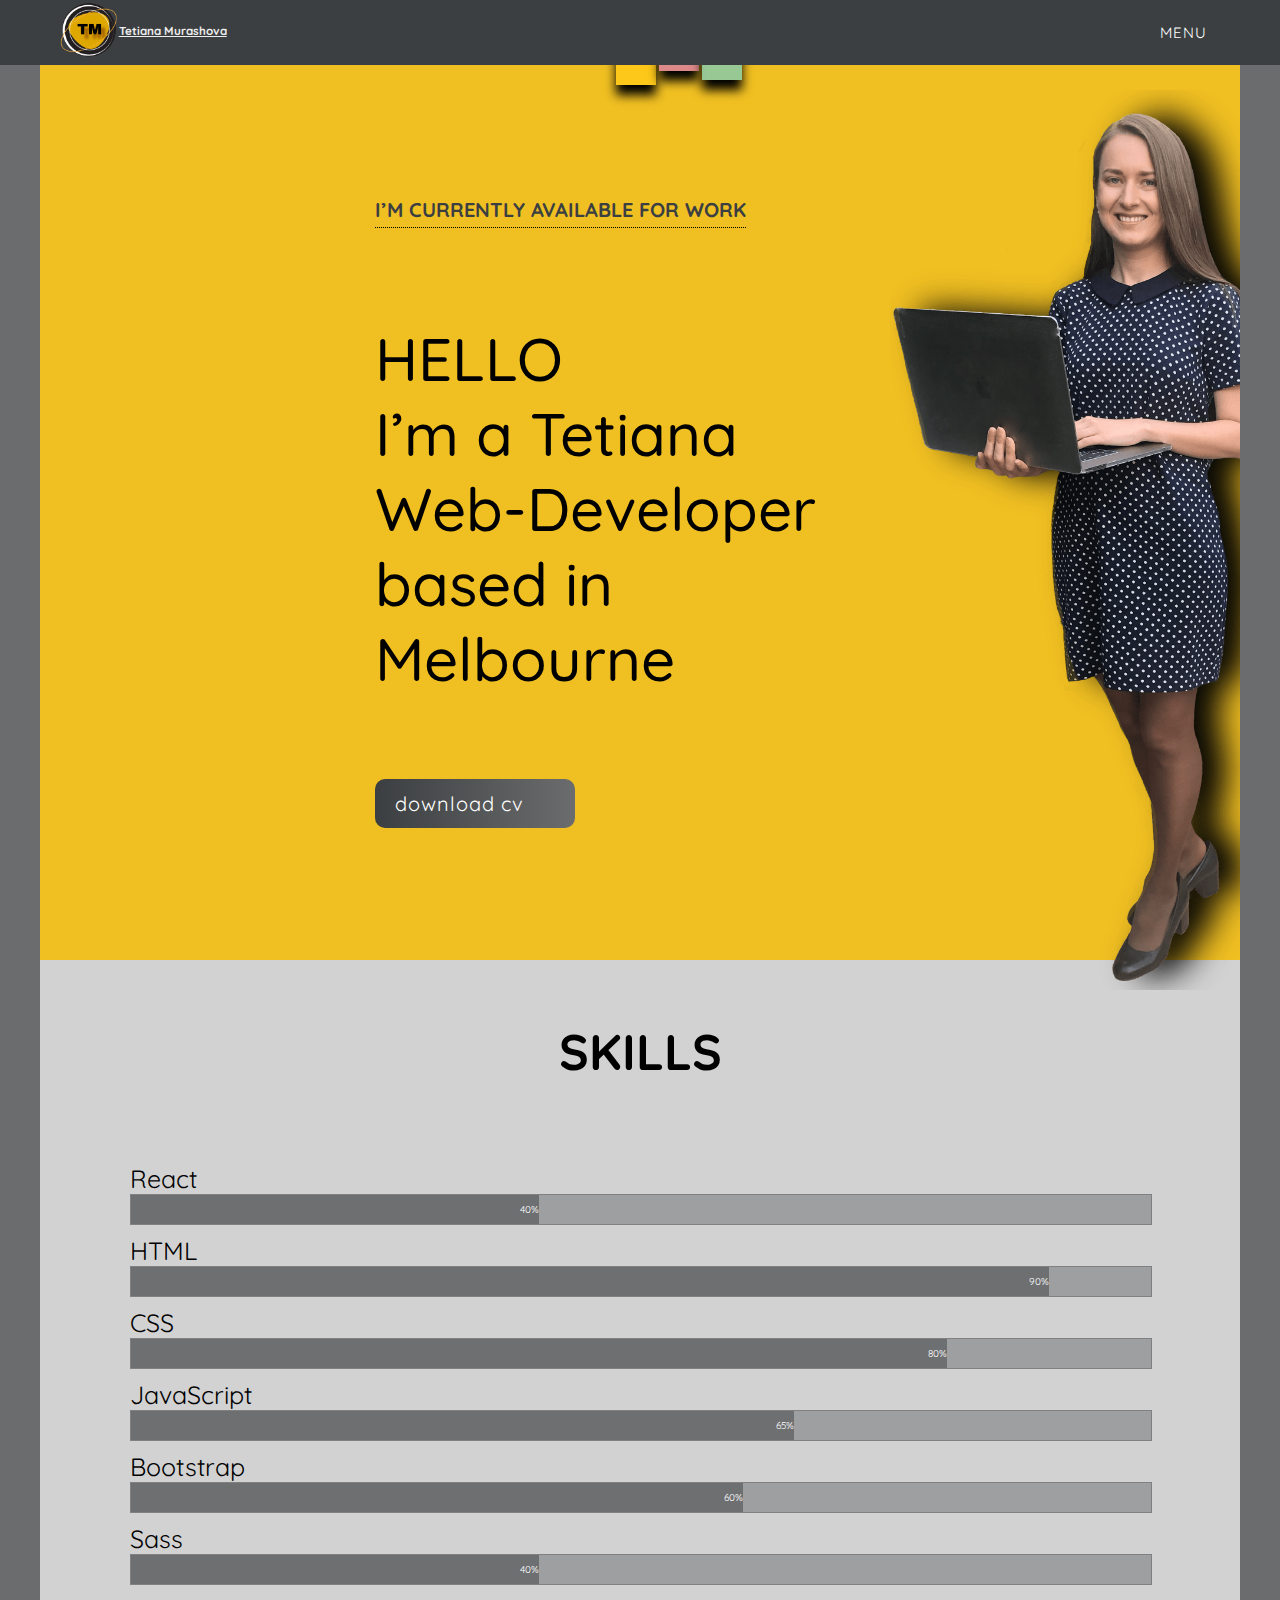
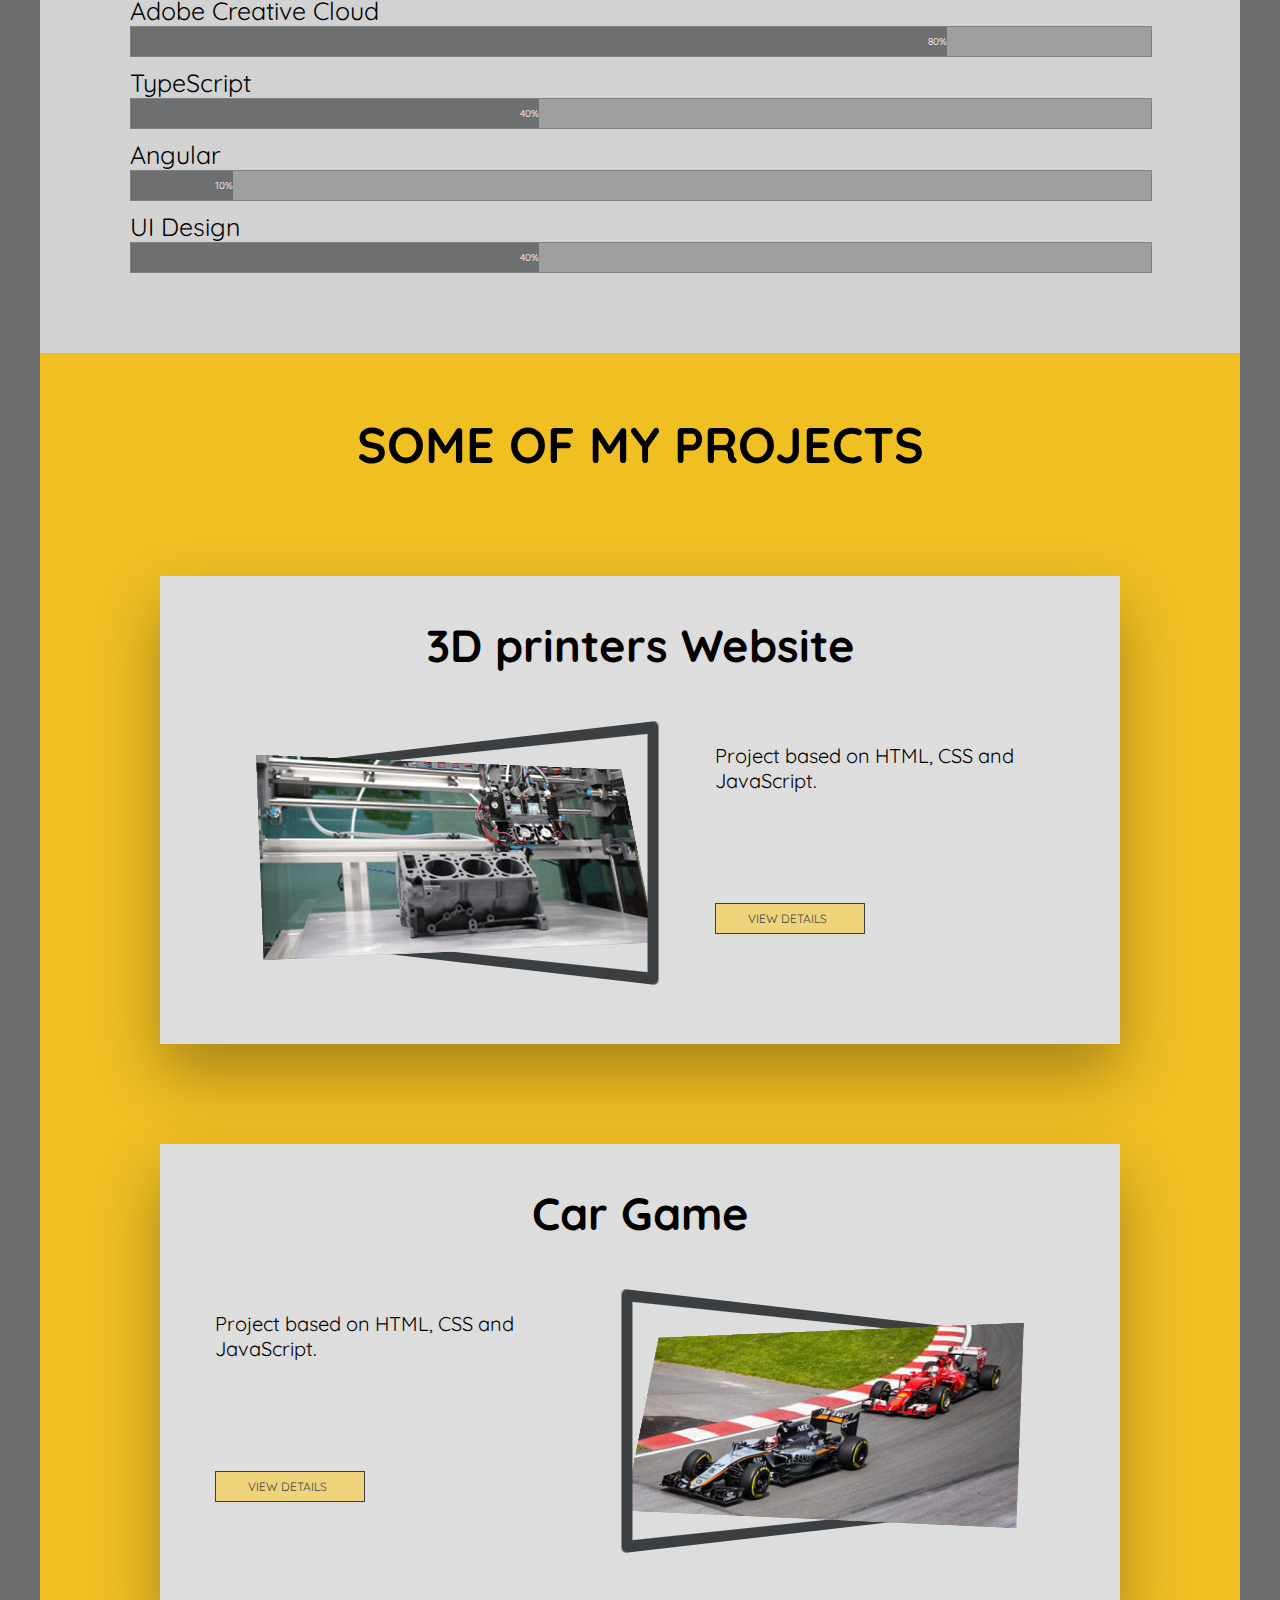
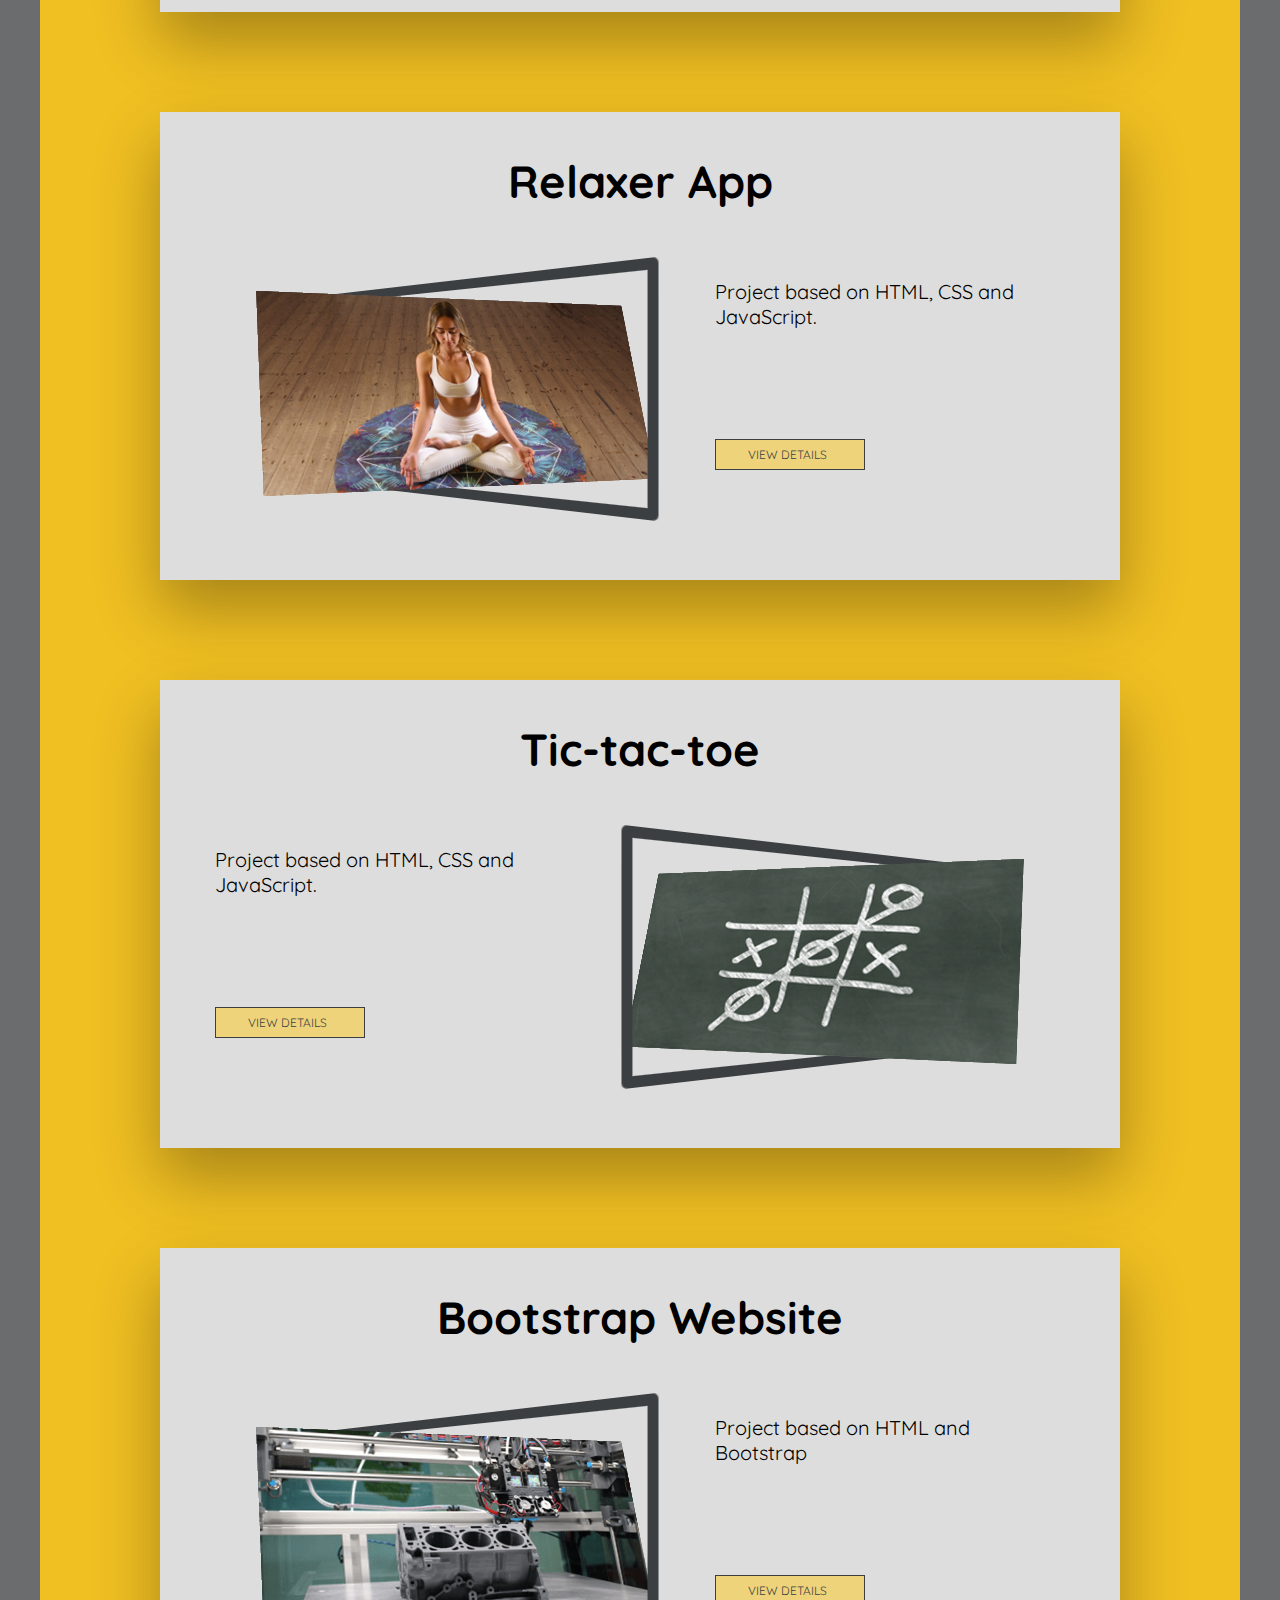
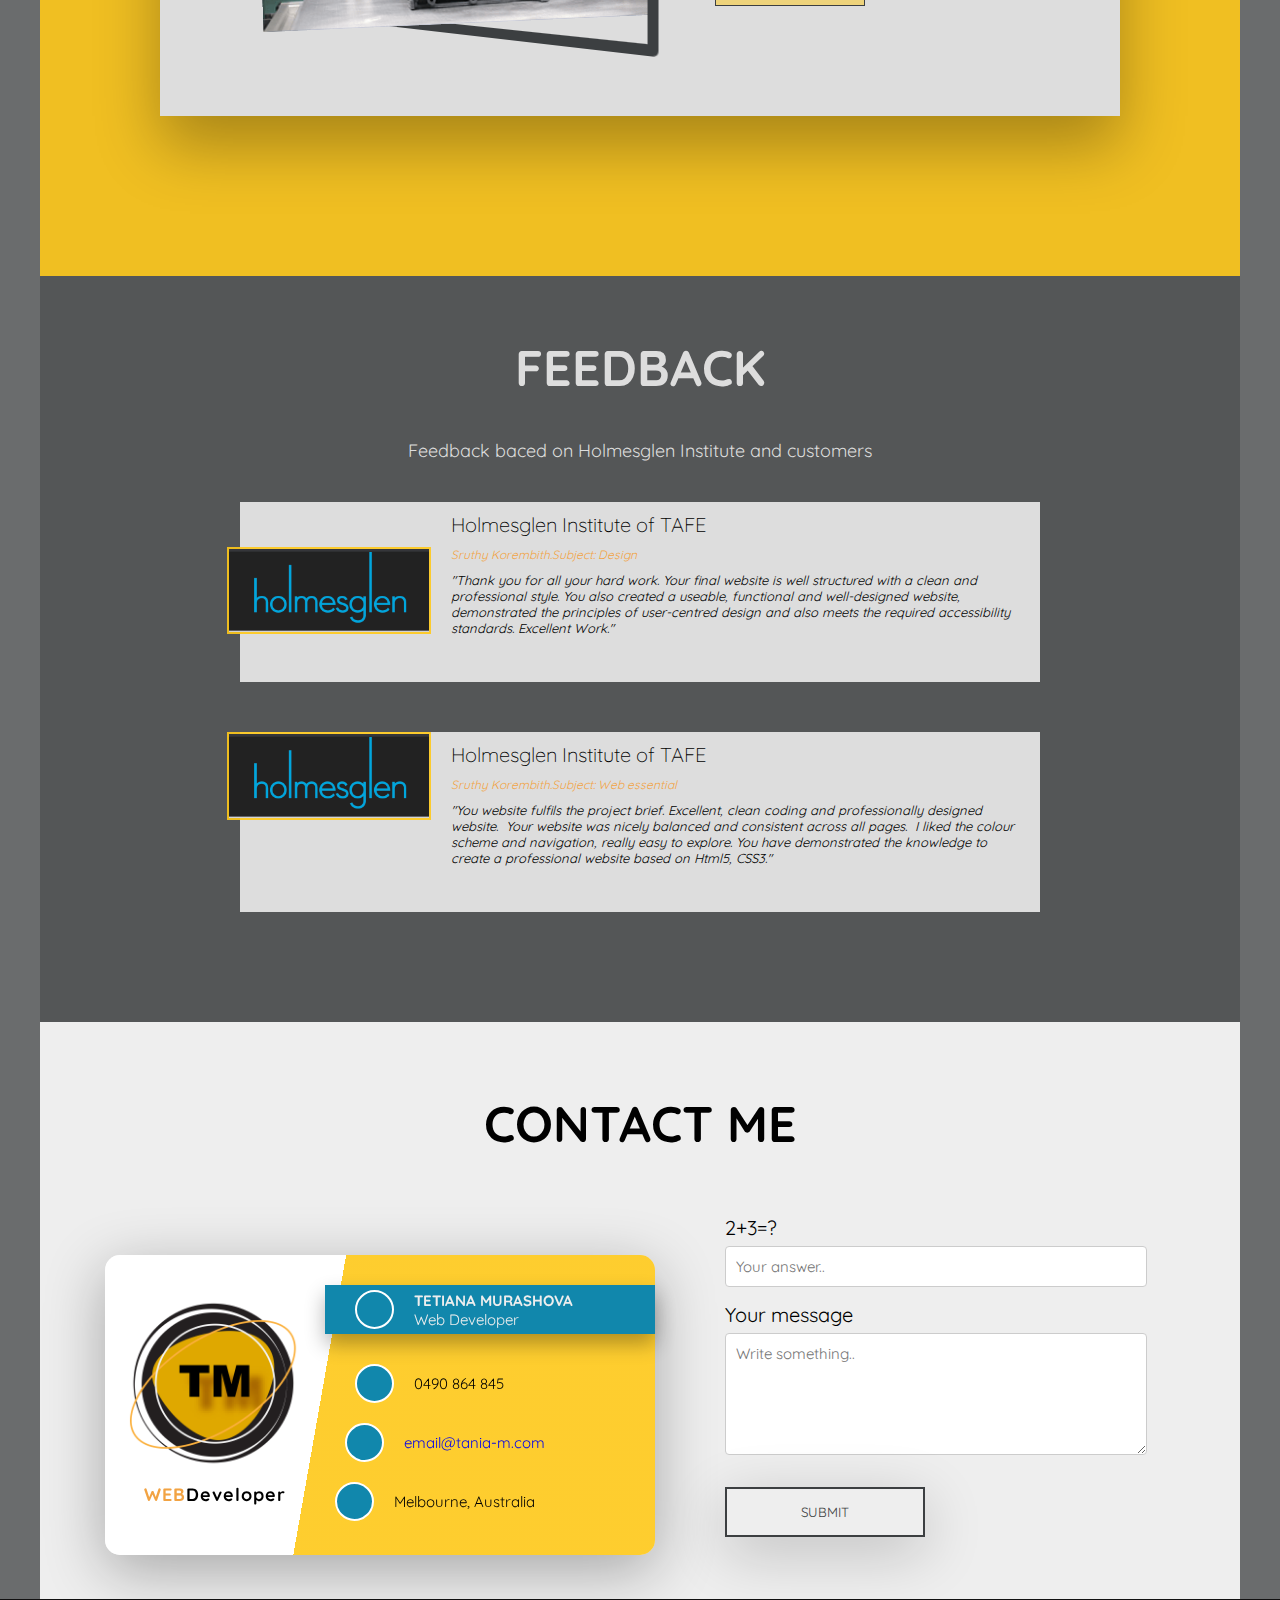
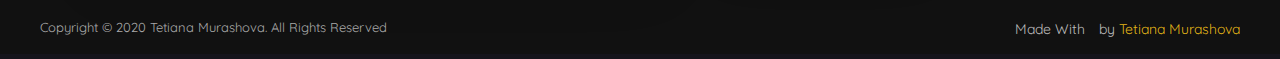
==== index.html @ 07d24693 "version 02-05-202" ====
<!DOCTYPE html>
<html lang="en">
<head>
    <meta charset="UTF-8">
    <meta name="viewport" content="width=device-width, initial-scale=1.0">
    <meta http-equiv="X-UA-Compatible" content="ie=edge">
    <title>Tetiana Murashova</title>
    <link rel="stylesheet" href="https://use.fontawesome.com/releases/v5.12.0/css/all.css" integrity="sha384-REHJTs1r2ErKBuJB0fCK99gCYsVjwxHrSU0N7I1zl9vZbggVJXRMsv/sLlOAGb4M" crossorigin="anonymous">
    <link href="https://fonts.googleapis.com/css?family=Montserrat:100,100i,200,200i,300,300i,400,400i,500,500i,600,600i,700&display=swap" rel="stylesheet">
    <link href="https://fonts.googleapis.com/css?family=Quicksand:300,400,500,600&display=swap" rel="stylesheet">


    <link rel="stylesheet" href="resources/style_portfolio.css">
    <script src="script.js" defer></script>
</head>
<body>


<!-- navbar -->
<div class="navigation--wrapper">
    <div class="navigation">
        <a href="index.html">
            <div class="element--logo">
                <img class="logo__yellow"  src="./resources/images/Logo-short.png" alt="logo__yellow">
                <img class="logo__red"  src="./resources/images/LogoRed.png" alt="logo__red">
                <img class="logo__green"  src="./resources/images/LogoGreen.png" alt="logo__green">

                <h5>Tetiana Murashova</h5>
            </div>
        </a>

    <div class="menu-wrapper">
        <div class="menu">
            <div class="open">Menu</div>
            <div class="line"></div>
            <div class="nav-menu">
                <a href="#contact" class="menu-link">Contact me</a>
                <a href="#portfolio" class="menu-link">Portfolio</a>
            </div>
        </div><!--  end menu-->
    </div><!-- end menu wrapper-->

    </div><!--end of navigation-->
</div><!--end of navigation--wrapper -->




<!--    header-->
<div class="page--main-banner__wrapper">

    <div class="bookmarks">
        <div class="bookmarks__b1"></div>
        <div class="bookmarks__b2"></div>
        <div class="bookmarks__b3"></div>
    </div>


<div class="main-banner">

    <div class="aside-space"></div>

    <div class="main-banner__left-side">

        <a href="#contact" class="main-banner__small-text">
            <h4 class="tooltip"><i class="fas fa-check"></i>   I’M CURRENTLY AVAILABLE FOR WORK
                <span class="tooltip-text">Contact me</span>
            </h4>
        </a>

        <p class="main-banner__main-text"> <span>Hello </span><br> I’m a Tetiana
            Web-Developer
            based in Melbourne
        </p>

        <div><!-- button and social link-->
            <a href="resources/images/my_resume.pdf" download>
                <div class="main-banner__button">
                    <i class="fas fa-download"></i>
                        download cv</div>
            </a>

            <ul class="main-banner__social-icons-list">
                <li>
                    <a href="https://www.facebook.com/murashova.tania?ref=bookmarks" class="social-link"><i class="fab fa-facebook-f"></i></a>
                </li>
                <li>
                    <a href="https://www.linkedin.com/in/tetiana-murashova-8b33aa16b/" class="social-link"><i class="fab fa-linkedin-in"></i></a>
                </li>
                <li>
                    <a href="mailto:email@tania-m.com" class="social-link"><i class="fas fa-at"></i></a>
                </li>
            </ul>

        </div><!--end of button and social link-->


    </div><!-- end of   main--banner__left-side-->


    <div class="main-banner__right-side__photo">
        <img class="main-banner_photo" src="./resources/images/photo_5.png" alt="photo of me">
    </div>

</div><!--  end of main--banner-->
</div><!--  end of main--banner__wrapper-->







<section class="section--skills__wrapper">
    <h2 class="section--skills__title">SKILLS</h2>
<!--    <div class="block-skills">-->
<!--        <div class="box-skill">-->
<!--            <i class="fas fa-laptop-code"></i>-->
<!--            <h3>Professional</h3>-->
<!--        </div>-->
<!--        <div class="box-skill">-->
<!--            <i class="fas fa-mobile-alt"></i>-->
<!--            <h3>Responsive</h3>-->
<!--        </div>-->
<!--        <div class="box-skill">-->
<!--            <i class="fas fa-rocket"></i>-->
<!--            <h3>Dynamic</h3>-->
<!--        </div>-->
<!--    </div>-->

<!--    <div class="skills">-->
<!--    <div class="about-profile">-->
<!--        <div class="foto2"></div>-->

<!--        <a href="resources/images/my_resume.pdf" download>-->
<!--            <div class="submit-btn">read more about me</div>-->
<!--        </a>-->

<!--      </div>-->
<!--  </div>-->


    <div class="skills--bar__wrapper">
        <p>React</p>
        <div class="container-skill">
            <div class="skill sass">40%</div>
        </div>
        <p>HTML</p>
        <div class="container-skill">
            <div class="skill html">90%</div>
        </div>

        <p>CSS</p>
        <div class="container-skill">
            <div class="skill css">80%</div>
        </div>

        <p>JavaScript</p>
        <div class="container-skill">
            <div class="skill js">65%</div>
        </div>

        <p>Bootstrap</p>
        <div class="container-skill">
            <div class="skill bootstrap">60%</div>
        </div>
        <p>Sass</p>
        <div class="container-skill">
            <div class="skill sass">40%</div>
        </div>

        <p>Adobe Creative Cloud</p>
        <div class="container-skill">
            <div class="skill css">80%</div>
        </div>

        <p>TypeScript</p>
        <div class="container-skill">
            <div class="skill sass">40%</div>
        </div>


        <p>Angular</p>
        <div class="container-skill">
            <div class="skill angular">10%</div>
        </div>
        <p>UI Design</p>
        <div class="container-skill">
            <div class="skill sass">40%</div>
        </div>
    </div>

</section>


<!--portfolio-->
<main id="portfolio" class="portfolio--section__wrapper" >
    <h2 class="portfolio--section__title">SOME OF MY PROJECTS</h2>

    <div class="portfolio--content__wrapper"><!--        first project-->
        <h3 class="portfolio--content__title">3D printers Website</h3>
        <div class="portfolio--card-and-text">
            <a href="printer.html">
            <div class="portfolio--card">
                <div class="portfolio--card__frame portfolio--card__frame-left">
                    <div class="portfolio--card__content portfolio--card__content-left">
                        <img src="resources/images/work-1.png" alt="picture of 3d printer">
                    </div>
                </div>
            </div>
            </a>
            <div>
        <p class="portfolio--text">Project based on HTML, CSS and JavaScript. <br><br><br>
        </p>

                    <form style="display: inline" action="printer.html" method="get">
            <button class="portfolio--view-detail-btn">
                VIEW DETAILS
                <i class="fas fa-angle-double-right btn-arrow"></i>
            </button>
                    </form>

        </div>
        </div>

    </div><!--       end of first project-->


    <div class="portfolio--content__wrapper"><!--        second project-->

        <h3 class="portfolio--content__title">Car Game</h3>
        <div class="portfolio--card-and-text portfolio--card-and-text__right">
            <a href="car_game.html">
            <div class="portfolio--card">
                <div class="portfolio--card__frame portfolio--card__frame-right">
                    <div class="portfolio--card__content portfolio--card__content-right">
                        <img src="resources/images/work-2.jpg" alt="picture of car racing">
                    </div>
                </div>
            </div>
            </a>
            <div>
                <p class="portfolio--text">Project based on HTML, CSS and JavaScript.<br><br><br>
                </p>

                    <form style="display: inline" action="car_game.html" method="get">
                <button class="portfolio--view-detail-btn">
                    VIEW DETAILS
                    <i class="fas fa-angle-double-right btn-arrow"></i>
                </button>
                    </form>
            </div>
        </div>

    </div><!--       end of second project-->
    <div class="portfolio--content__wrapper"><!--        third project-->

        <h3 class="portfolio--content__title">Relaxer App</h3>
        <div class="portfolio--card-and-text">
            <a href="relaxer.html">
            <div class="portfolio--card">
                <div class="portfolio--card__frame portfolio--card__frame-left">
                    <div class="portfolio--card__content portfolio--card__content-left">
                        <img src="resources/images/work-3.png" alt="woman doing yoga class">
                    </div>
                </div>
            </div>
            </a>
            <div>
                <p class="portfolio--text">Project based on HTML, CSS and JavaScript.<br><br><br>
                </p>
                <form style="display: inline" action="relaxer.html" method="get">
                <button class="portfolio--view-detail-btn">
                    VIEW DETAILS
                    <i class="fas fa-angle-double-right btn-arrow"></i>
                </button>
                </form>
            </div>
        </div>

    </div><!--       end of third project-->
    <div class="portfolio--content__wrapper"><!--        fourth project-->

        <h3 class="portfolio--content__title">Tic-tac-toe</h3>
        <div class="portfolio--card-and-text portfolio--card-and-text__right">
            <a href="tic-tac-toe.html">
            <div class="portfolio--card">
                <div class="portfolio--card__frame portfolio--card__frame-right">
                    <div class="portfolio--card__content portfolio--card__content-right">
                        <img src="resources/images/work-4.png" alt="tic tac toe">
                    </div>
                </div>
            </div>
            </a>
            <div>
                <p class="portfolio--text">Project based on HTML, CSS and JavaScript.<br><br><br>
                </p>
                <form style="display: inline" action="tic-tac-toe.html" method="get">
                <button class="portfolio--view-detail-btn">
                    VIEW DETAILS
                    <i class="fas fa-angle-double-right btn-arrow"></i>
                </button>
                </form>
            </div>
        </div>

    </div><!--       end of fourth project-->


    <div class="portfolio--content__wrapper"><!--        5th project-->

        <h3 class="portfolio--content__title">Bootstrap Website</h3>
        <div class="portfolio--card-and-text">
            <a href="boptstrap.html">
                <div class="portfolio--card">
                    <div class="portfolio--card__frame portfolio--card__frame-left">
                        <div class="portfolio--card__content portfolio--card__content-left">
                            <img src="resources/images/work-1.png" alt="tic tac toe">
                        </div>
                    </div>
                </div>
            </a>
            <div>
                <p class="portfolio--text">Project based on HTML and Bootstrap<br><br><br>
                </p>
                <form style="display: inline" action="boptstrap.html" method="get">
                    <button class="portfolio--view-detail-btn">
                        VIEW DETAILS
                        <i class="fas fa-angle-double-right btn-arrow"></i>
                    </button>
                </form>
            </div>
        </div>

    </div><!--       end of 5 project-->


</main><!--end of portfolio-->


    <section class="section-feedback"><!-- feedback-->
        <div>
            <h2 class="section-feedback__title">FEEDBACK</h2>
        </div>
        <p class="section-feedback__text" >Feedback baced on Holmesglen Institute and customers</p>

        <div class="block-feedback-cards">

            <div class="feedback-card__element"><!--    card 1-->
                <div class="feedback-card__image-wrapper">
                    <img src="resources/images/holmesglen.png" alt="customer image" class="feedback-card__image">
                </div>
                <div class="feedback-card__text">
                    <h3 class="feedback-card__text-title">Holmesglen Institute of TAFE</h3>
                    <p class="feedback-card__text-name">Sruthy Korembith.Subject: Design</p>
                    <p class="feedback-card__text-paragraph">"Thank you for all your hard work.  Your final website is well structured with a clean and professional style.
                        You also created a useable, functional and well-designed website, demonstrated the principles of user-centred design and also meets the required accessibility standards.
                        Excellent Work."</p>
                </div>
            </div><!--     end of    card 1-->

            <div class="feedback-card__element"><!--    card 2-->
                <div class="feedback-card__image--wrapper">
                    <img src="resources/images/holmesglen.png" alt="customer image" class="feedback-card__image">
                </div>
                <div class="feedback-card__text">
                    <h3 class="feedback-card__text-title">Holmesglen Institute of TAFE</h3>
                    <p class="feedback-card__text-name">Sruthy Korembith.Subject: Web essential</p>
                    <p class="feedback-card__text-paragraph">"You website fulfils the project brief. Excellent, clean coding and professionally designed website.  Your website was nicely balanced and consistent across all pages.  I liked the colour scheme and navigation, really easy to explore. You have demonstrated the knowledge to create a professional website based on Html5, CSS3."</p>
                </div>
            </div><!--        end of card 2-->

        </div><!--end of block-feedback-cards-->
    </section><!--end of feedback-->



<section id="contact"  class="section-contacts__wrapper"><!--    contact-->
    <h3 class="section-contacts__title">CONTACT ME</h3>
    <div class="section-contacts__content">

        <div class="contact-card__wrapper"><!--   business card-->
        <div class="contact-card">

            <div class="contact-card__front">

                <div class="contact-card__front-left">
                    <img class="contact-card__img"  src="./resources/images/Logo-short.png" alt="logo">
                    <h4><span>WEB</span>Developer</h4>
                </div>

                <div class="contact-card__front-right">
                    <div class="contact-card__person contact-card__text">
                        <i class="fas fa-user-tie"></i>
                        <div>
                            <h4>TETIANA MURASHOVA</h4>
                        <p>Web Developer</p>
                        </div>
                    </div>
                    <div class="contact-card__phone contact-card__text">
                        <i class="fas fa-phone"></i>
                        <div>
                            <p>0490 864 845</p>
                        </div>
                    </div>
                    <div class="contact-card__email contact-card__text">
                        <i class="fas fa-envelope-open"></i>
                        <div>
                            <a href="mailto:email@tania-m.com">
                            <p>email@tania-m.com</p>
                            </a>
                        </div>
                    </div>
                    <div class="contact-card__address contact-card__text">
                        <i class="fas fa-map-marker-alt"></i>
                        <div>
                            <p>Melbourne, Australia</p>
                        </div>
                    </div>
                </div>
            </div>

            <div class="contact-card__back">
                <img src="resources/images/Logo-short.png" alt="logo">
            </div>

        </div>
        </div><!-- end of business card-->


<!--contact form -->
    <div class="contact-form__wrapper">
        <form name="myForm" action="mail.php" onsubmit="return validateForm()" method="post">
            <label for="fname">2+3=?</label>
            <input type="text" id="fname" name="firstname" class="input--name" placeholder="Your answer.." required>
            <label for="subject">Your message</label>
            <textarea id="subject" name="subject" placeholder="Write something.." style="height:100px" required></textarea>
            <input type="submit" class="contact-form__submit-btn" value="Submit">
        </form>
    </div><!--end of contact form__wrapper -->


    </div><!-- end of section-contacts__content-->
</section><!--   end of contact-->


<footer>
<!--    <div class="new-year-count"></div>-->
    <div class="footer__block">
        <div class="copyright-text">
            <p>Copyright &copy; 2020 Tetiana Murashova. All Rights Reserved</p>
        </div>

        <div class="footer__text">
            <p>Made With <i class="fas fa-heart"></i> by <span>Tetiana Murashova</span></p>
        </div>
    </div>
</footer>




</body>
</html>
---- resources/style_portfolio.css ----
* {
    margin: 0;
    padding: 0;
    font-family: 'Quicksand', sans-serif;
}

:root {
    --yellow-color: rgba(255, 201, 25, .9);
    --pink-color: rgb(222, 137, 137);
    --green-color: rgba(142, 201, 161, .9);
}

html {
    font-size: 62.5%;
    box-sizing: border-box;
    background-color: rgb(106, 108, 109);
}

a {
    text-decoration: none;
}


/*end of common styles*/


/*-----------navigation*/
.navigation--wrapper {
    height: 6.5rem;
    width: 100%;
    position: fixed;
    top: 0;
    background-color: rgb(60, 63, 65);
    display: flex;
    justify-content: center;
    z-index: 9;
}

.navigation {
    width: 120rem;
    display: flex;
    justify-content: space-between;
}

.element--logo {
    display: flex;
    color: #eee;
    align-items: center;
    font-size: 1.4rem;
    text-decoration: underline;
    height: 6rem;
    padding-left: 2rem;
}

.logo__yellow {
    height: 100%;
}

.logo__red {
    height: 93%;
    display: none;
}

.logo__green {
    height: 93%;
    display: none;
}

.element--logo:hover {
    padding-left: 3rem;
    transition: padding-left .6s;
}


/*menu*/
.menu-wrapper {
    font-size: 1.5rem;
    padding-right: 1rem;
    font-family: 'Quicksand', sans-serif;
}

.open,
.menu-link {
    font-size: 1.5rem;
    color: #fff;
    text-transform: uppercase;
    letter-spacing: .1rem;
    margin-left: 3rem;
    padding: 1rem;
}

.open {
    pointer-events: auto;
}

.open:hover {
    background-color: #F8C200;
    color: #333333;
}

.menu {
    display: flex;
    flex-direction: row-reverse;
    align-items: center;
    cursor: pointer;
    pointer-events: none;
    padding: 1.3rem;
}

.menu:hover {
    pointer-events: auto;
}

.line {
    width: 5rem;
    height: .1rem;
    margin-left: 3rem;
    position: relative;
    display: flex;
    flex-direction: row-reverse;
}

.line::after {
    content: "";
    position: absolute;
    width: 0;
    height: 100%;
    background-color: #fff;
    transition: width .5s;
}

.menu:hover .line::after {
    width: 100%;
}

.nav-menu {
    display: flex;
}

.menu-link {
    text-decoration: none;
    position: relative;
    top: 5rem;
    opacity: 0;
}

.menu:hover .menu-link {
    top: 0;
    opacity: 1;
}

.menu-link:nth-child(1) {
    transition: top .5s .2s, opacity .5s .2s;
}

.menu-link:nth-child(2) {
    transition: top .5s .1s, opacity .5s .1s;
}

.menu-link:nth-child(1):hover,
.menu-link:nth-child(2):hover {
    background-color: #F8C200;
    color: #333333;
}
/*end of menu*/

/*-----------end of navigation*/


/*-----------main-banner*/

/*bookmark*/

.bookmarks {
    width: 100%;
    display: flex;
    justify-content: center;
    position: -webkit-sticky;
    /* Safari */
    position: fixed;
    top: 3rem;
    text-align: center;
    margin: 0 auto;
    z-index: 8;
}

.bookmarks__b1,
.bookmarks__b2,
.bookmarks__b3 {
    width: 4rem;
    height: 6rem;
    margin: 0 .3rem .3rem 0;
    position: relative;
    box-shadow: 0 1rem 1rem;
    cursor: pointer;
}

.bookmarks__b1 {
    background-color: var(--yellow-color);
    top: -.5rem;
}

.bookmarks__b2 {
    background-color: var(--pink-color);
    top: -1.9rem;
}

.bookmarks__b3 {
    background-color: var(--green-color);
    top: -1rem;
}
/*end of bookmark*/



.page--main-banner__wrapper {
    margin: 6rem auto 0 auto;
    max-width: 120rem;
    background: var(--yellow-color);
}

.main-banner {
    display: flex;
    justify-content: space-between;
}

.aside-space {
    width: 18rem;
    flex-shrink: 5;
}

.main-banner__left-side {
    width: 46rem;
    flex-shrink: 3;
    padding: 4rem;
    display: flex;
    flex-direction: column;
    justify-content: space-around;
}

.main-banner__small-text {
    font-size: 2rem;
    padding-top: 3.5rem;
    padding-bottom: 1rem;
    color: rgb(60, 63, 65);
    /*width: 50rem;*/
    font-weight: 600;
    animation-name: movetoleft;
    animation-duration: 2s;
}

.main-banner__main-text {
    font-size: 6rem;
    /*margin: 12rem 0;*/
    animation-name: movetoright;
    animation-duration: 2s;
    font-weight: 500;
}

.main-banner__main-text span {
    /*font-weight: bold;*/
    text-transform: uppercase;
    /*color: rgb(60, 63, 65);*/

}

@keyframes movetoleft {
    0% {
        transform: translateX(-20rem);
        -webkit-transform: translateX(-20rem);
        opacity: 0;
    }
    100% {
        transform: translateX(0);
        opacity: 1;
    }
}

@keyframes movetoright {
    0% {
        transform: translateX(12rem);
        -webkit-transform: translateX(12rem);
        opacity: 0;
    }
    100% {
        transform: translateX(0);
        opacity: 1;
    }
}

.main-banner__small-text i {
    width: 4rem;
    font-size: 4rem;
    color: red;
    transition: color .3s;
}

.main-banner__small-text:hover,
.main-banner__small-text i:hover {
    color: rgb(106, 108, 109);
    cursor: pointer;
}

.main-banner__right-side__photo {
    height: 90rem;
    width: 35rem;
    position: relative;
    top: 3rem;
    right: 0;
    margin-left: -10rem;
    z-index: 5;
}

.main-banner_photo {
    height: 100%;
    width: 100%;
    object-fit: cover;
    object-position: 0 0;
}


/*tooltips*/

.tooltip {
    position: relative;
    display: inline-block;
    border-bottom: 1px dotted black;
}

.tooltip .tooltip-text {
    visibility: hidden;
    width: 120px;
    background-color: #555;
    color: #fff;
    text-align: center;
    border-radius: 6px;
    padding: 5px 0;
    position: absolute;
    z-index: 100;
    bottom: 65%;
    left: 50%;
    margin-left: -60px;
    opacity: 0;
    transition: opacity 0.3s;
}

.tooltip .tooltip-text::after {
    content: "";
    position: absolute;
    top: 100%;
    left: 50%;
    margin-left: -5px;
    border-width: 5px;
    border-style: solid;
    border-color: #555 transparent transparent transparent;
}

.tooltip:hover .tooltip-text {
    visibility: visible;
    opacity: 1;
}


/*end of tooltips*/


/*cv button*/
.main-banner__button {
    width: 16rem;
    padding: 1.2rem 2rem;
    font-size: 2rem;
    color: #fff;
    letter-spacing: .1rem;
    border: none;
    border-radius: 1rem;
    outline: none;
    background: linear-gradient(to right, rgb(60, 63, 65), rgb(106, 108, 109));
    cursor: pointer;
    animation: anim 1s 1s backwards;
}

.main-banner__button:hover {
    background: linear-gradient(to left, rgb(60, 63, 65), rgb(106, 108, 109));
}

.main-banner__button:active {
    transform: translateY(.2rem);
}
/*end of cv button*/


/*social link*/

.main-banner__social-icons-list {
    list-style: none;
    padding: 0;
    width: 20rem;
    display: flex;
    justify-content: space-between;
    align-items: center;
    margin-top: 5rem;
    animation: anim 1.3s 1.3s backwards;
}

.social-link {
    font-size: 2rem;
    color: rgb(60, 63, 65);
    transition: color .3s;
}

.social-link:hover {
    color: rgb(106, 108, 109);
}

@keyframes anim {
    0% {
        opacity: 0;
    }
    100% {
        opacity: 1;
    }
}
/* end of social link*/


/*---------------end of main-banner*/


/*---------------skills*/

.section--skills__wrapper {
    max-width: 120rem;
    background-color: rgb(210,210,210);
    margin: 0 auto;
    padding: 6rem 0;
}

.section--skills__title {
    text-align: center;
    font-size: 5rem;
    position: relative;
    margin-bottom: 8rem;
}


/*three div*/
/*.three-main-div {*/
/*    display: flex;*/
/*    justify-content: space-around;*/
/*    position: relative;*/
/*    margin-bottom: 12rem;*/
/*    width: 100%;*/
/*}*/

/*.skill-point {*/
/*    width: 20rem;*/
/*    height: 20rem;*/
/*    !*background-color: #34598f;*!*/
/*}*/

/*.skill-point  h3{*/
/*    font-size: 3rem;*/
/*}*/

/*.skill-point  i{*/
/*    padding: 4rem;*/
/*    color: #333333;*/
/*    font-size: 6rem;*/
/*}*/

/*end three div*/

/*.my-skill {*/
/*    display: flex;*/
/*    justify-content: space-around;*/
/*}*/
/*.about-profile {*/
/*    width: 40%;*/
/*    display: flex;*/
/*    flex-direction: column;*/
/*    justify-content: space-around;*/
/*    align-items: flex-start;*/
/*}*/

/*.foto2 {*/
/*    width: 100%;*/
/*    height: 60%;*/
/*    background-image: url("../resources/images/comp-foto.png");*/
/*    background-size: cover;*/
/*}*/



.skills--bar__wrapper {
    width: 85%;
    margin: 2rem auto;

}

.skills--bar__wrapper p {
    font-size: 2.5rem;
    margin-top: 1rem;
}


/* Container for skill bars */
.container-skill {
    width: 100%; /* Full width */
    background-color: rgba(106, 108, 109, .5);
    border: 1px solid grey;
}

.skill {
    text-align: right;
    padding: .8rem 0;
    color: white;
    background-color: rgba(60, 63, 65, .5)
}

.html {width: 90%;}
.css {width: 80%;}
.js {width: 65%;}
.bootstrap {width: 60%;}
.sass {width: 40%;}
.angular {width: 10%;}

/*----------end of skills*/


/*------------portfolio*/

.portfolio--section__wrapper {
    max-width: 120rem;
    background-color: var(--yellow-color);
    margin: 0 auto;
    padding: 6rem 0;
}

.portfolio--section__title {
    text-align: center;
    font-size: 5rem;
    position: relative;
}

.portfolio--content__wrapper {
    max-width: 90rem;
    background-color: #ddd;
    margin: 10rem auto;
    box-shadow: 0 3rem 6rem rgba(0, 0, 0, .3);
    padding: .1rem 3rem;
}

.portfolio--content__wrapper:hover {
    background-color: #eee;
}

.portfolio--content__title {
    text-align: center;
    font-size: 4.5rem;
    margin-top: 4rem;
    margin-bottom: 7rem;
}

.portfolio--card-and-text {
    padding-bottom: 5rem;
    display: flex;
    justify-content: center;
    flex-wrap: wrap;
}

.portfolio--card-and-text__right {
    flex-direction: row-reverse;
}

.portfolio--text {
    width: 35rem;
    font-size: 2rem;
}

.portfolio--view-detail-btn {
    width: 15rem;
    margin-top: 6rem;
    padding: .7rem .5rem;
    font-size: 1.2rem;
    text-transform: uppercase;
    color: rgb(60, 63, 65);
    background-color: rgba(255, 201, 25, .5);
    border: .1rem solid rgb(60, 63, 65);
    outline: none;
    cursor: pointer;
}

.btn-arrow {
    margin-left: .5rem;
}

.portfolio--view-detail-btn:hover .btn-arrow {
    margin-left: 1.5rem;
    transition: margin-left .5s;
}


/*portfolio 3d card*/

.portfolio--card {
    perspective: 80rem;
    margin: 0 4rem 3rem 4rem;
}

.portfolio--card__frame {
    border: 1rem solid rgb(60, 63, 65);
    border-radius: 0.5rem;
    transform-style: preserve-3d;
}

.portfolio--card__frame-left {
    transform: rotateY(-40deg);
    transition: all .4s;
}

.portfolio--card__frame-right {
    transform: rotateY(40deg);
    transition: all .4s;
}

.portfolio--card__content {
    width: 40rem;
    height: 20rem;
    background-color: #34598f;
    background-size: cover;
    border-radius: 0.5rem;
}

.portfolio--card__content img {
    width: 100%;
}

.portfolio--card__content-left {
    transform: rotateY(60deg) rotateX(20deg);
    transition: all .4s;
}

.portfolio--card__content-right {
    transform: rotateY(-60deg) rotateX(20deg);
    transition: all .4s;
}

.portfolio--card:hover .portfolio--card__frame {
    transform: rotateY(0);
}

.portfolio--card:hover .portfolio--card__content {
    transform: rotateY(0) rotateX(0);
    border-radius: 0;
}

/*end of portfolio 3d card*/
/*---------------end of portfolio*/



/*---------------feedback*/

.section-feedback {
    max-width: 120rem;
    padding: 6rem 0;
    margin: 0 auto;
    background-color: rgba(61, 63, 65, .5);
}

.section-feedback__title {
    text-align: center;
    font-size: 5rem;
    position: relative;
    margin-bottom: 4rem;
    color: #dddddd;
}

.section-feedback__text {
    font-size: 1.8rem;
    color: #ddd;
    width: 80%;
    margin: 2rem auto 4rem auto;
    text-align: center;
}

.block-feedback-cards {
    display: flex;
    flex-direction: column;
    align-items: center;
}

.feedback-card__element {
    background-color: #dddddd;
    width: 80rem;
    min-height: 18rem;
    display: flex;
    margin-bottom: 5rem;
}

.feedback-card__image-wrapper {
    margin: auto 0;
}

.feedback-card__image {
    width: 20rem;
    margin-left: -1.3rem;
    border: .2rem solid var(--yellow-color);
}

.feedback-card__text {
    padding: 0 2rem;
}

.feedback-card__text-title {
    font-size: 2rem;
    font-weight: 300;
    margin-bottom: 0;
    margin-top: 1rem;
}

.feedback-card__text-name {
    font-size: 1.2rem;
    font-style: italic;
    color: rgb(242, 163, 67);
    margin: 1rem 0 1rem 0;
}

.feedback-card__text-paragraph {
    font-size: 1.3rem;
    font-style: italic;
    margin-bottom: 1rem;
}

/*  ---------------end  of  feedback*/


/*-----------------contact me*/

.section-contacts__wrapper {
    max-width: 114rem;
    background-color: #eeeeee;
    margin: 0 auto;
    padding: 10rem 3rem 3rem 3rem;
    display: flex;
    flex-direction: column;
    justify-content: center;
}

.section-contacts__title {
    font-size: 5rem;
    margin-top: -3rem;
    margin-bottom: 4rem;
    text-align: center;
    position: relative;

}

.section-contacts__content {
    display: flex;
    flex-wrap: wrap;
    justify-content: center;
}


/*  business card*/

.contact-card__wrapper {
    perspective: 100rem;
    width: 55rem;
    height: 30rem;
    margin-top: 6rem;
}

.contact-card {
    width: 100%;
    height: 100%;
    transform-style: preserve-3d;
    position: relative;
    box-shadow: 0 1.5rem 6rem rgba(0, 0, 0, .3);
    border-radius: 1.5rem;
    transition: transform 1s;
}

.contact-card__wrapper:hover .contact-card {
    transform: rotateY(180deg);
}

.contact-card__front,
.contact-card__back {
    position: absolute;
    width: 100%;
    height: 100%;
    transform: rotateX(0deg);
    backface-visibility: hidden;
    -webkit-backface-visibility: hidden;
    border-radius: inherit;
}

.contact-card__front {
    display: flex;
    background: linear-gradient(100deg, rgb(255,255,255) 40%, rgba(255, 201, 25, .9) 0 );
}

.contact-card__front-left {
    width: 40%;
    display: flex;
    flex-direction: column;
    justify-content: center;
    align-items: center;
}

.contact-card__img {
    width: 80%;
}

.contact-card__front-left h4 {
    margin: 1rem;
    font-size: 1.8rem;
    letter-spacing: .1rem;
}

.contact-card__front-left span {
    color: rgb(242, 163, 67)
}

.contact-card__front-right {
    width: 60%;
}

.contact-card__text {
    display: flex;
    align-items: center;
    margin: 2rem 0;
    font-size: 1.5rem;
}
.contact-card__text i {
    width: 3.5rem;
    height: 3.5rem;
    border: .2rem solid #fff;
    border-radius: 50%;
    display: flex;
    justify-content: center;
    align-items: center;
    background-color: #1187ac;
    margin-right: 2rem;
    color: #eeeeee;
}

.contact-card__person {
    background-color: #1187ac;
    padding: .5rem 0 .5rem 3rem;
    margin: 3rem 0;
    box-shadow: 0 1rem 2rem rgba(0, 0, 0, .3);
    color: #eeeeee;
}

.contact-card__phone {
    padding-left: 3rem;
}

.contact-card__email {
    padding-left: 2rem;
}

.contact-card__address {
    padding-left: 1rem;
}

.contact-card__back {
    transform: rotateY(180deg);
    position: absolute;
    top: 0;
    left: 0;
    display: flex;
    justify-content: center;
    align-items: center;
}

.contact-card__back img {
    width: 45%;
    position: relative;
    z-index: 100;
    background-color: #eeeeee;
}

/* end of business card*/


/*contact form */

.contact-form__wrapper {
    border-radius: 5px;
    padding: 20px;
    width: 40rem;
    margin-left: 5rem;
    margin-right: 3rem;
    font-size: 2rem;
}

input[type=text],
select,
textarea {
    width: 100%;
    padding: 1rem;
    border: 1px solid #ccc;
    border-radius: 4px;
    margin-top: 0.6rem;
    margin-bottom: 1.5rem;
    resize: vertical;
    font-size: 1.5rem;
}

.contact-form__submit-btn {
    width: 20rem;
    padding: 1.5rem 1rem;
    margin: 1.2rem 0;
    background-color: transparent;
    text-transform: uppercase;
    color: rgb(60, 63, 65);
    border: .2rem solid rgb(60, 63, 65);
    outline: none;
    cursor: pointer;
    box-shadow: 0 1.5rem 6rem rgba(0, 0, 0, .2);
    transition: all .2s;
}

.contact-form__submit-btn:hover {
    background-color: var(--yellow-color);
}

/*end of contact form */


/*end of contact me*/


/*footer*/

footer {
    background-color: #15141b;
    height: 6rem;
}

.footer__block {
    display: flex;
    justify-content: space-between;
    flex-wrap: wrap;
    align-items: center;
    background-color: #111;
    padding: 1.5rem 4rem;
}

.copyright-text {
    font-size: 1.3rem;
    color: #aaa;
}

.footer__text {
    font-size: 1.4rem;
    color: #bbb;
}

.footer__text i {
    font-size: 2rem;
    margin: .5rem;
    color: tomato;
}

.footer__text span {
    color: var(--yellow-color);
}

/*end of footer*/


/*********************     media     ***************/

@media(max-width: 900px) {
    .portfolio--content__wrapper {
        width: 50rem;
    }

    .aside-space {
        width: 8rem;
    }

}

@media(max-width: 815px) {
    .aside-space{
        width: 4rem;
    }

    .feedback-card__element{
        flex-direction: column;
        width: 50rem;
    }
    .feedback-card__image {
        margin-left: 0;
    }
    .main-banner__main-text {
        width: 32rem;
    }
    .main-banner__right-side__photo {
        margin-left: -20rem;
    }

}



@media(max-width: 640px) {
    html {
        font-size: 54%;
    }

    .element--logo h5 {
        display: none;
    }

    .main-banner__main-text {
        width: 26rem;
        font-size: 5rem;
    }

    .feedback-card__element{
        width: 40rem;
    }

    .aside-space {
       display: none;
    }
    .main-banner__left-side{
        padding-left: 3rem;
        width: 30rem;
    }
}


@media(max-width: 540px) {

    .main-banner__main-text {
        width: 22rem;
        font-size: 4rem;
    }

    .main-banner__right-side__photo {
        margin-left: -20rem;
    }

    .main-banner__main-text {
        width: 22rem;
        font-size: 4rem;
    }

    .line {
        display: none;
    }
    .portfolio--content__wrapper  {
        width: 40rem;
        padding: 1rem;
    }
    .portfolio--card__content {
        width: 26.7rem;
        height: 13.3rem;
    }
    .project p {
        width: 30rem;
    }
    .contact-card__wrapper:hover .contact-card {
        transform: rotateY(0);
    }
}

@media(max-width: 480px) {
    .main-banner__right-side__photo {
        height: 65rem;
        width: 25rem;
    }

    .main-banner__main-text {
        padding: 3rem 0;
    }

    .section--skills__title,
    .portfolio--section__title,
    .section-feedback__title,
    .section-contacts__title {
        font-size: 4rem;
    }

    .portfolio--content__title {
        font-size: 3.5rem;
    }
}

@media(max-width: 410px) {

    .contact-card__text {
        margin: 1.3rem;
        padding: .1rem;
        font-size: 1.1rem;
    }
    .contact-card__phone {
        padding-left: 1rem;
    }
    .contact-card__email {
        padding-left: .5rem;
    }
    .contact-card__address {
        padding-left: .1rem;
    }
    .contact-card__img {
        width: 40%;
    }
    .contact-card__wrapper {
        width: 35rem;
        height: 20rem;
    }
    .contact-card__text i {
        width: 2rem;
        height: 2rem;
    }
    .contact-card__front-right {
        width: 65%;
    }
    .contact-card__front-left h4{
        font-size: 1.5rem;
    }
}

@media(max-width: 376px) {

    .portfolio--content__wrapper {
        width: 35rem;
        margin: 3rem auto;
    }

    .portfolio--text {
        margin-left: 4rem;
    }

    .portfolio--view-detail-btn {
        margin-left: 4rem;
    }

    .feedback-card__element{
        width: 30rem;
    }
}
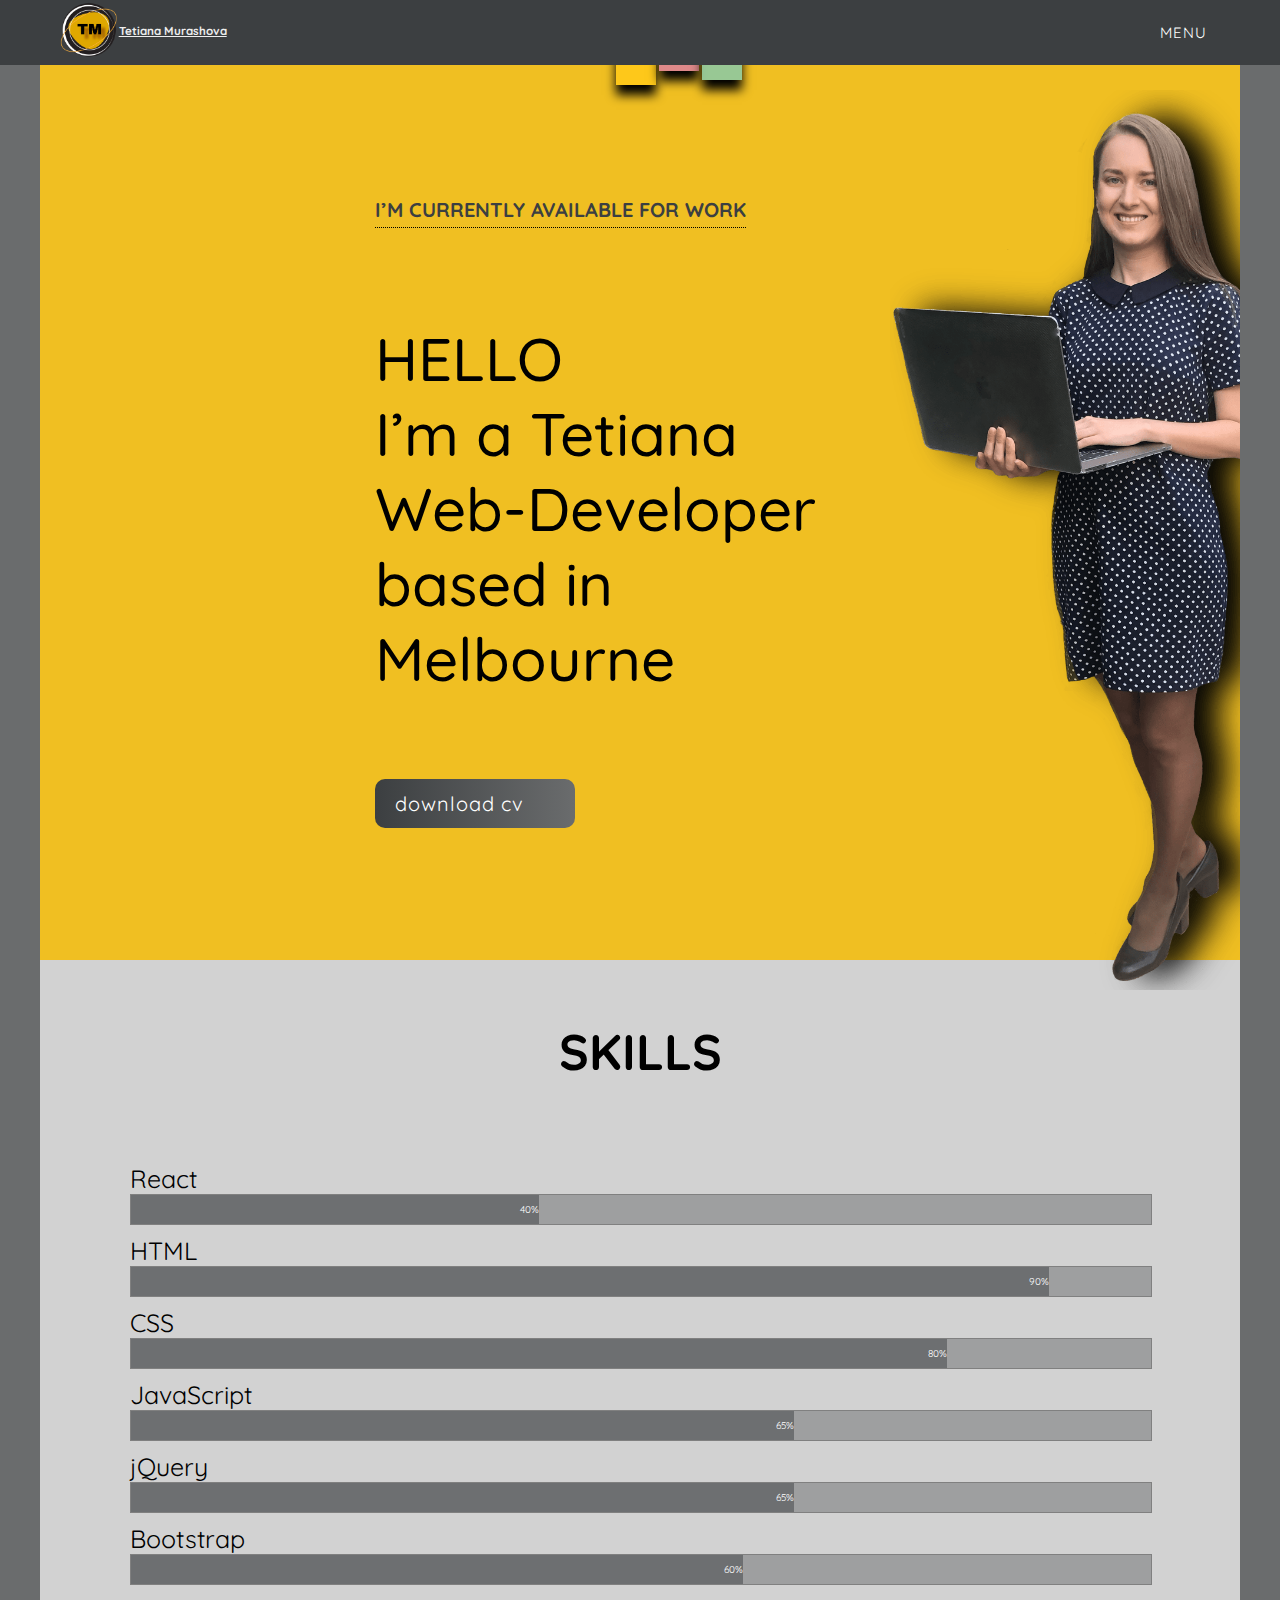
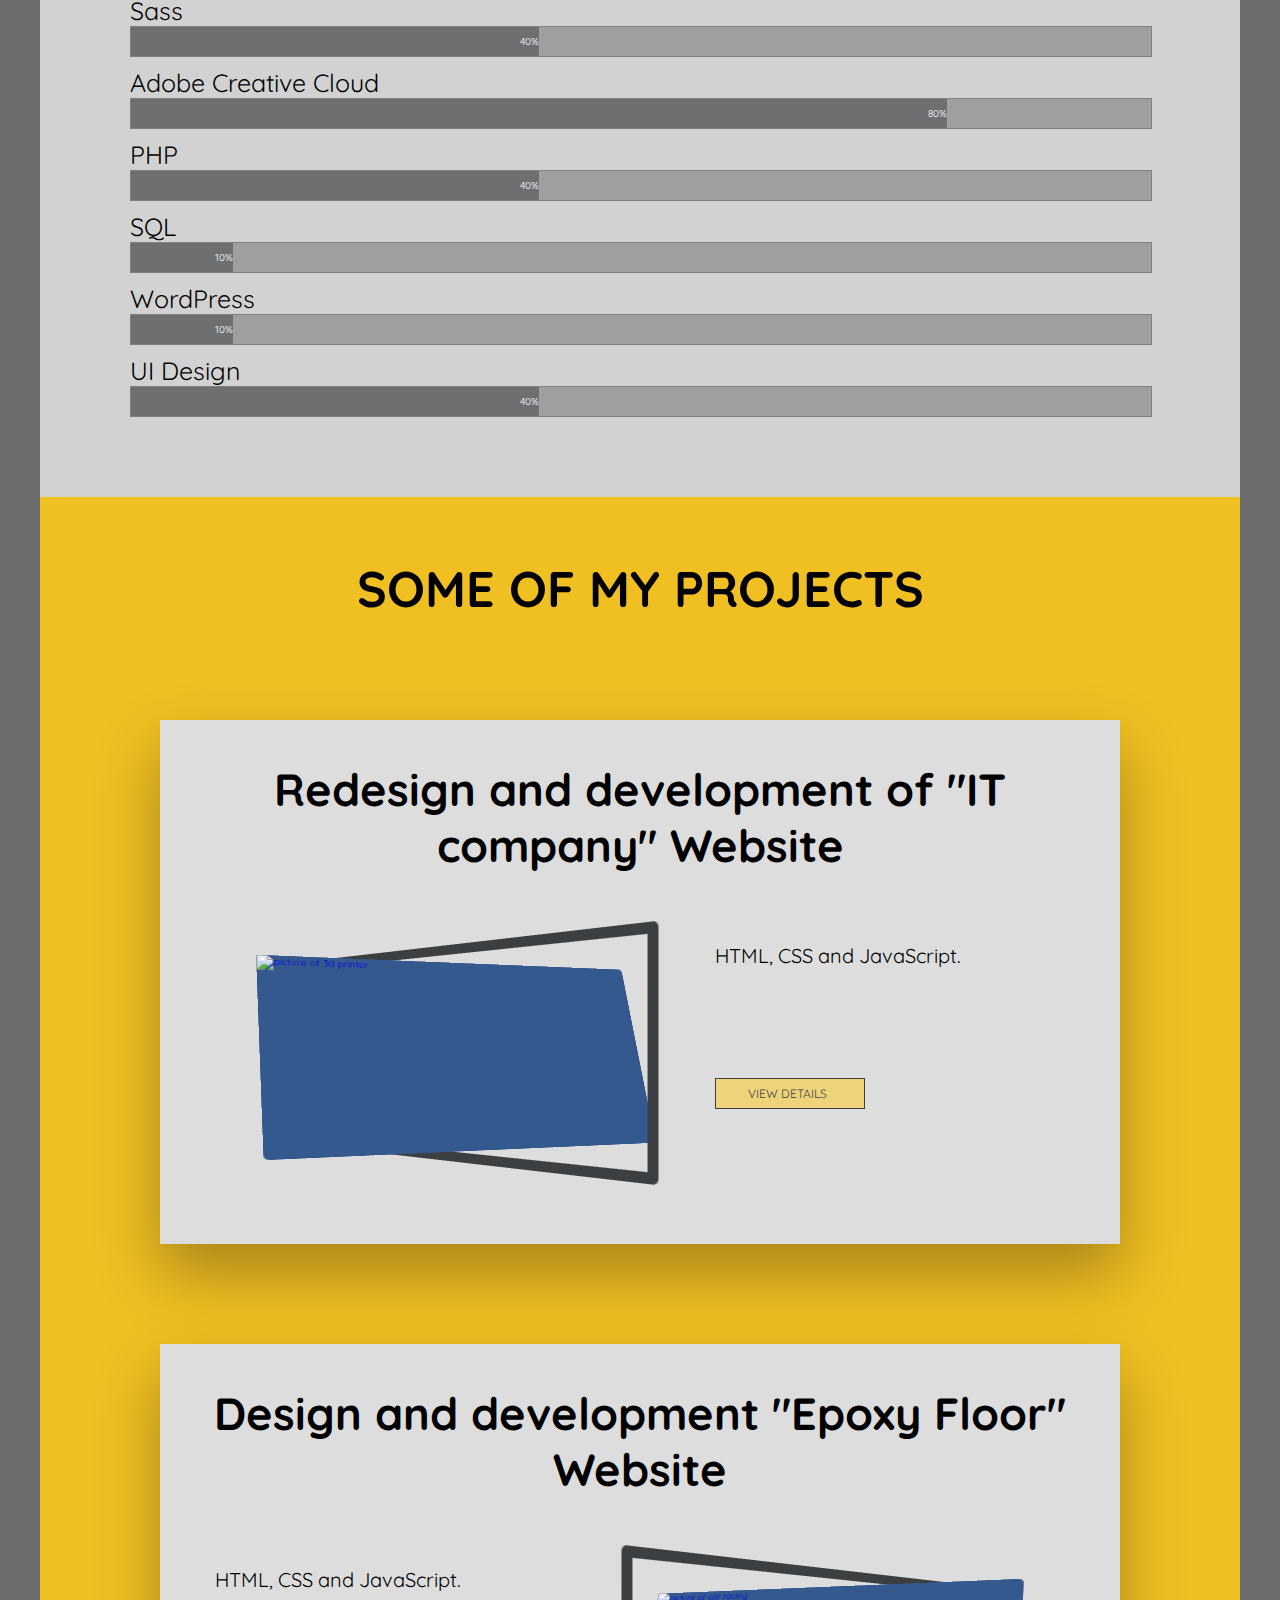
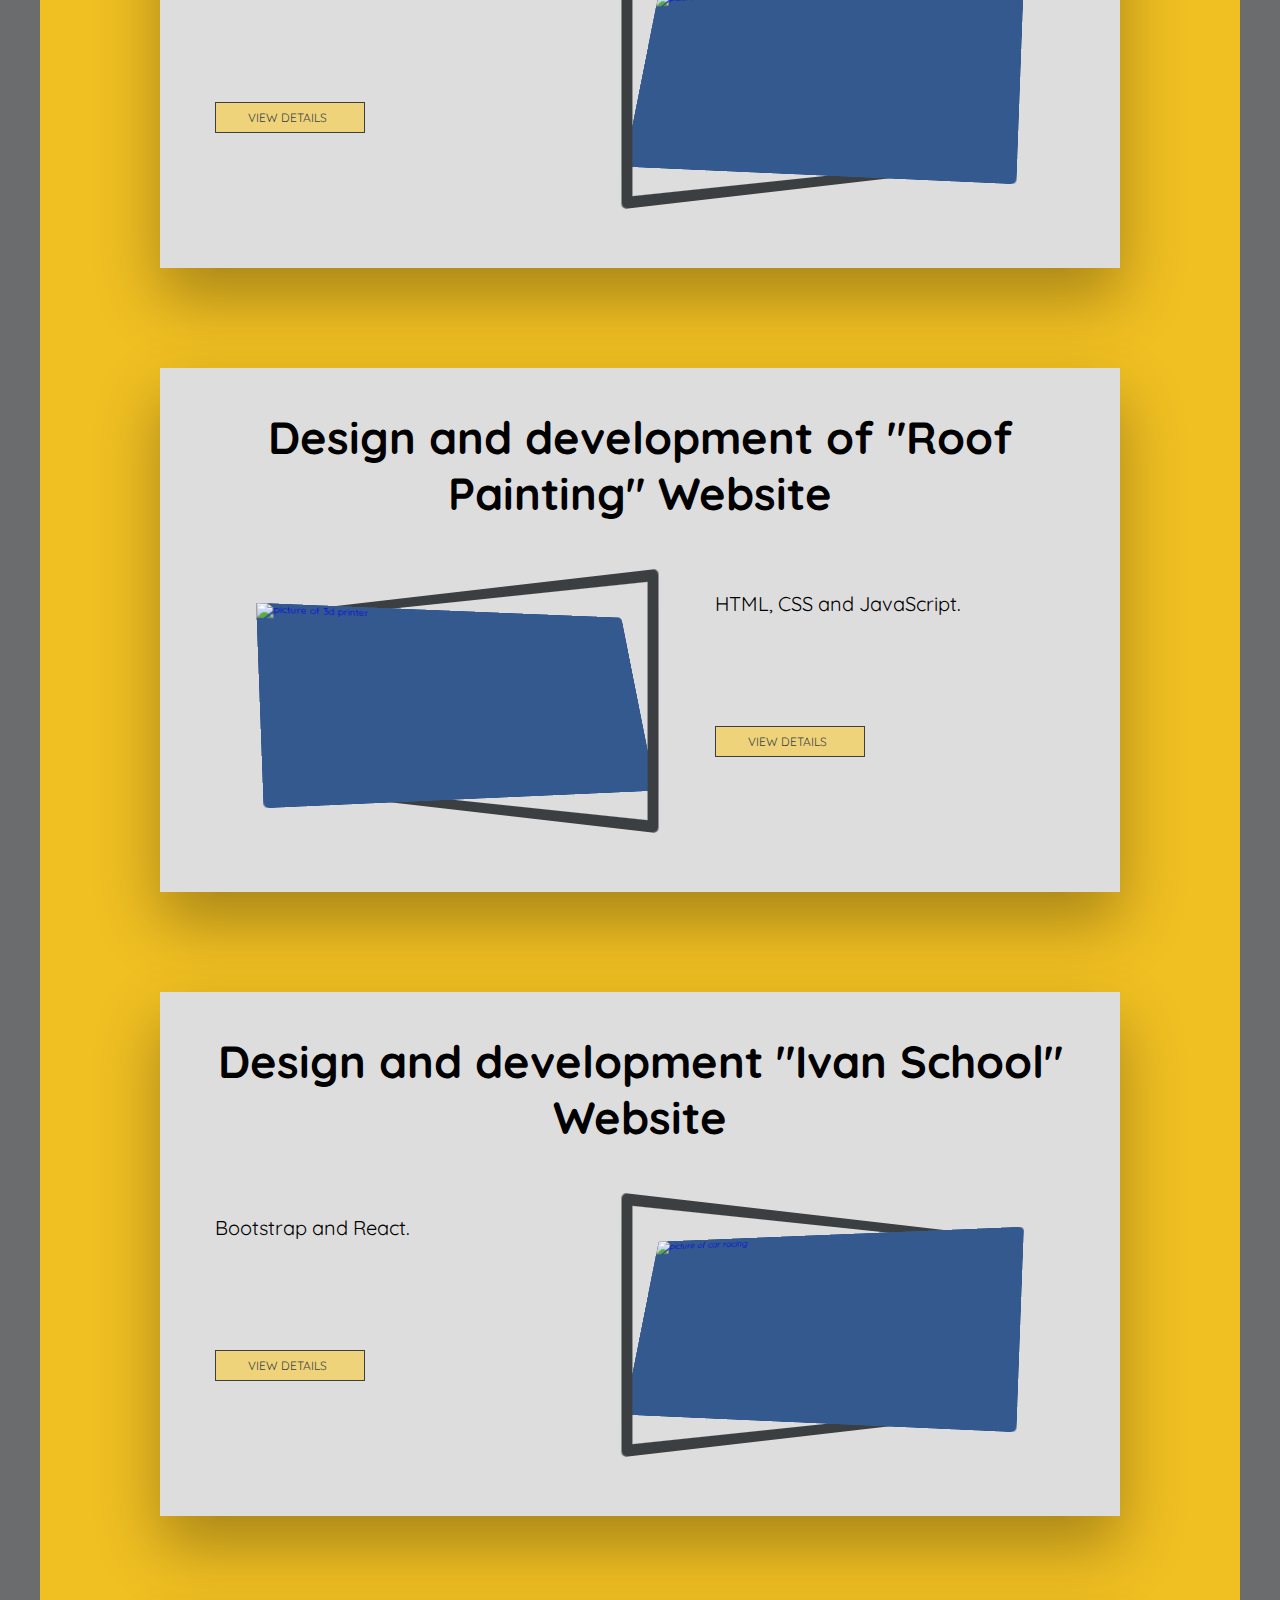
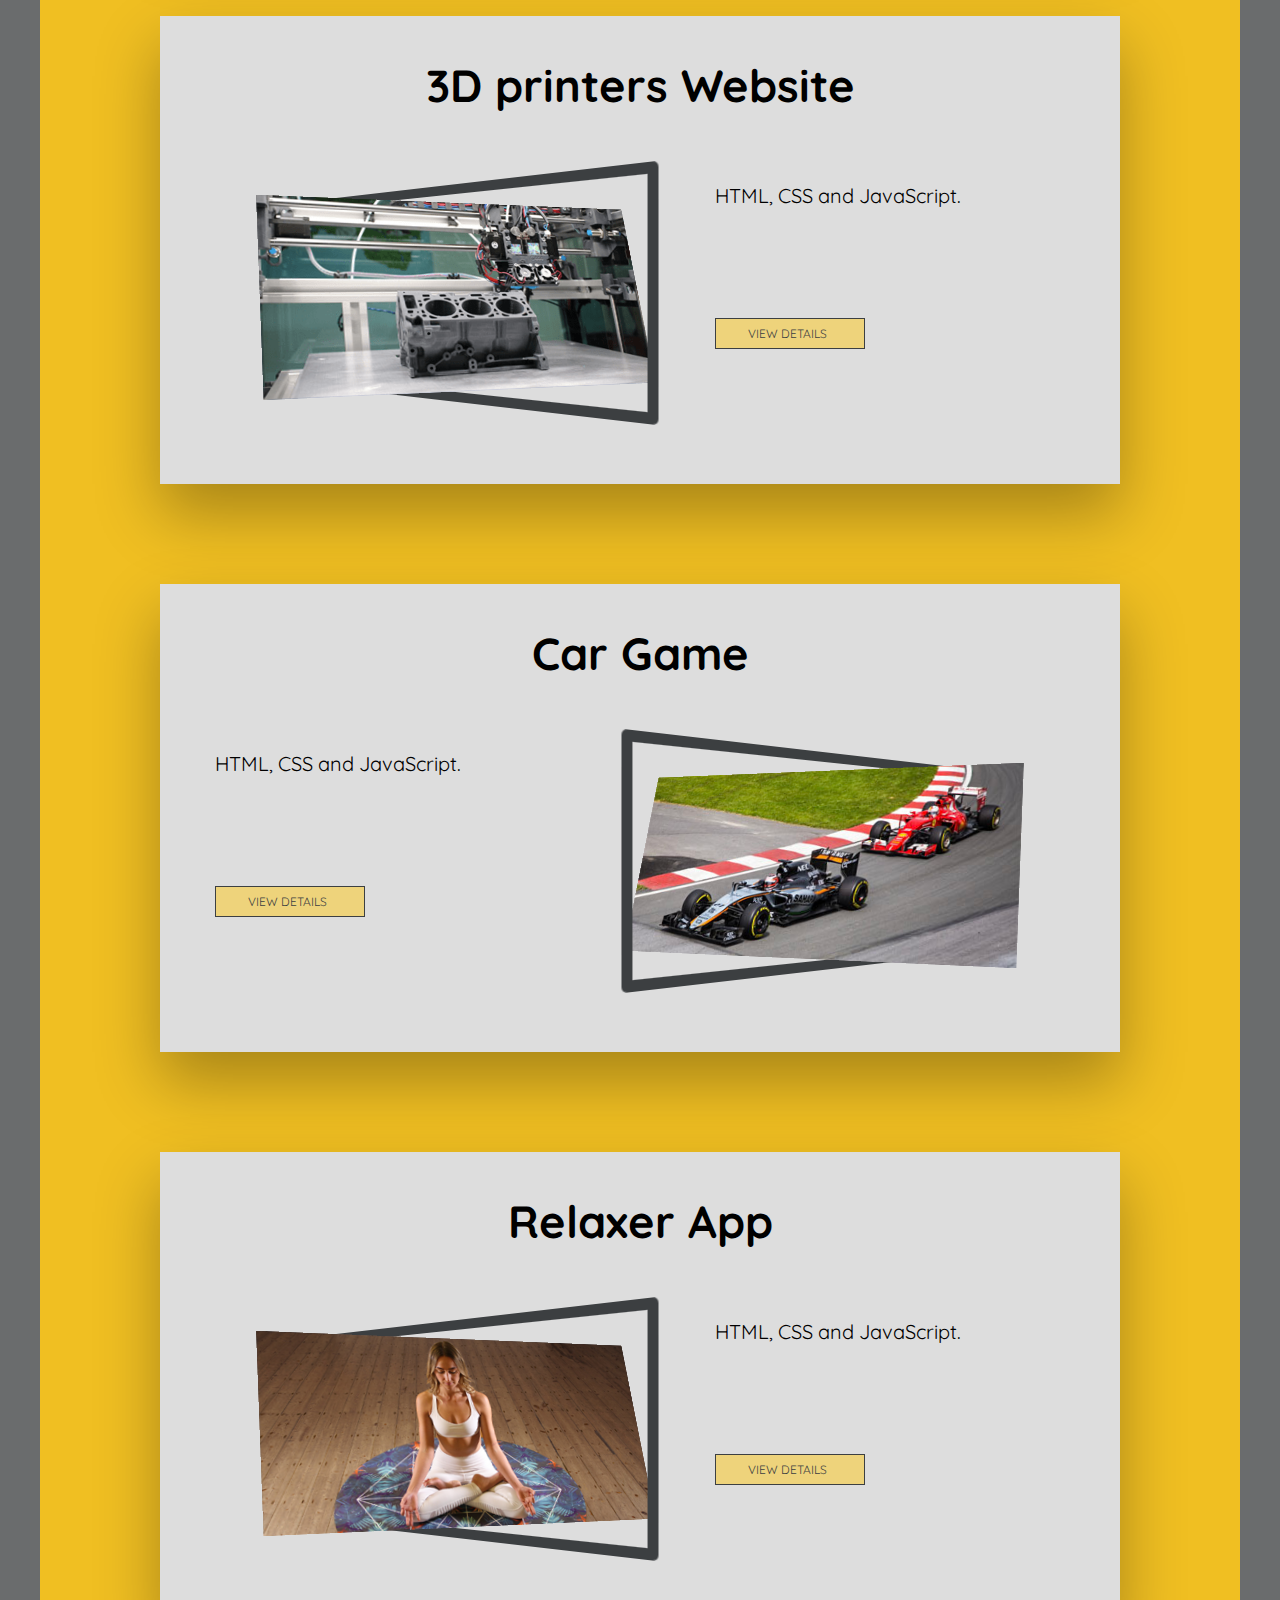
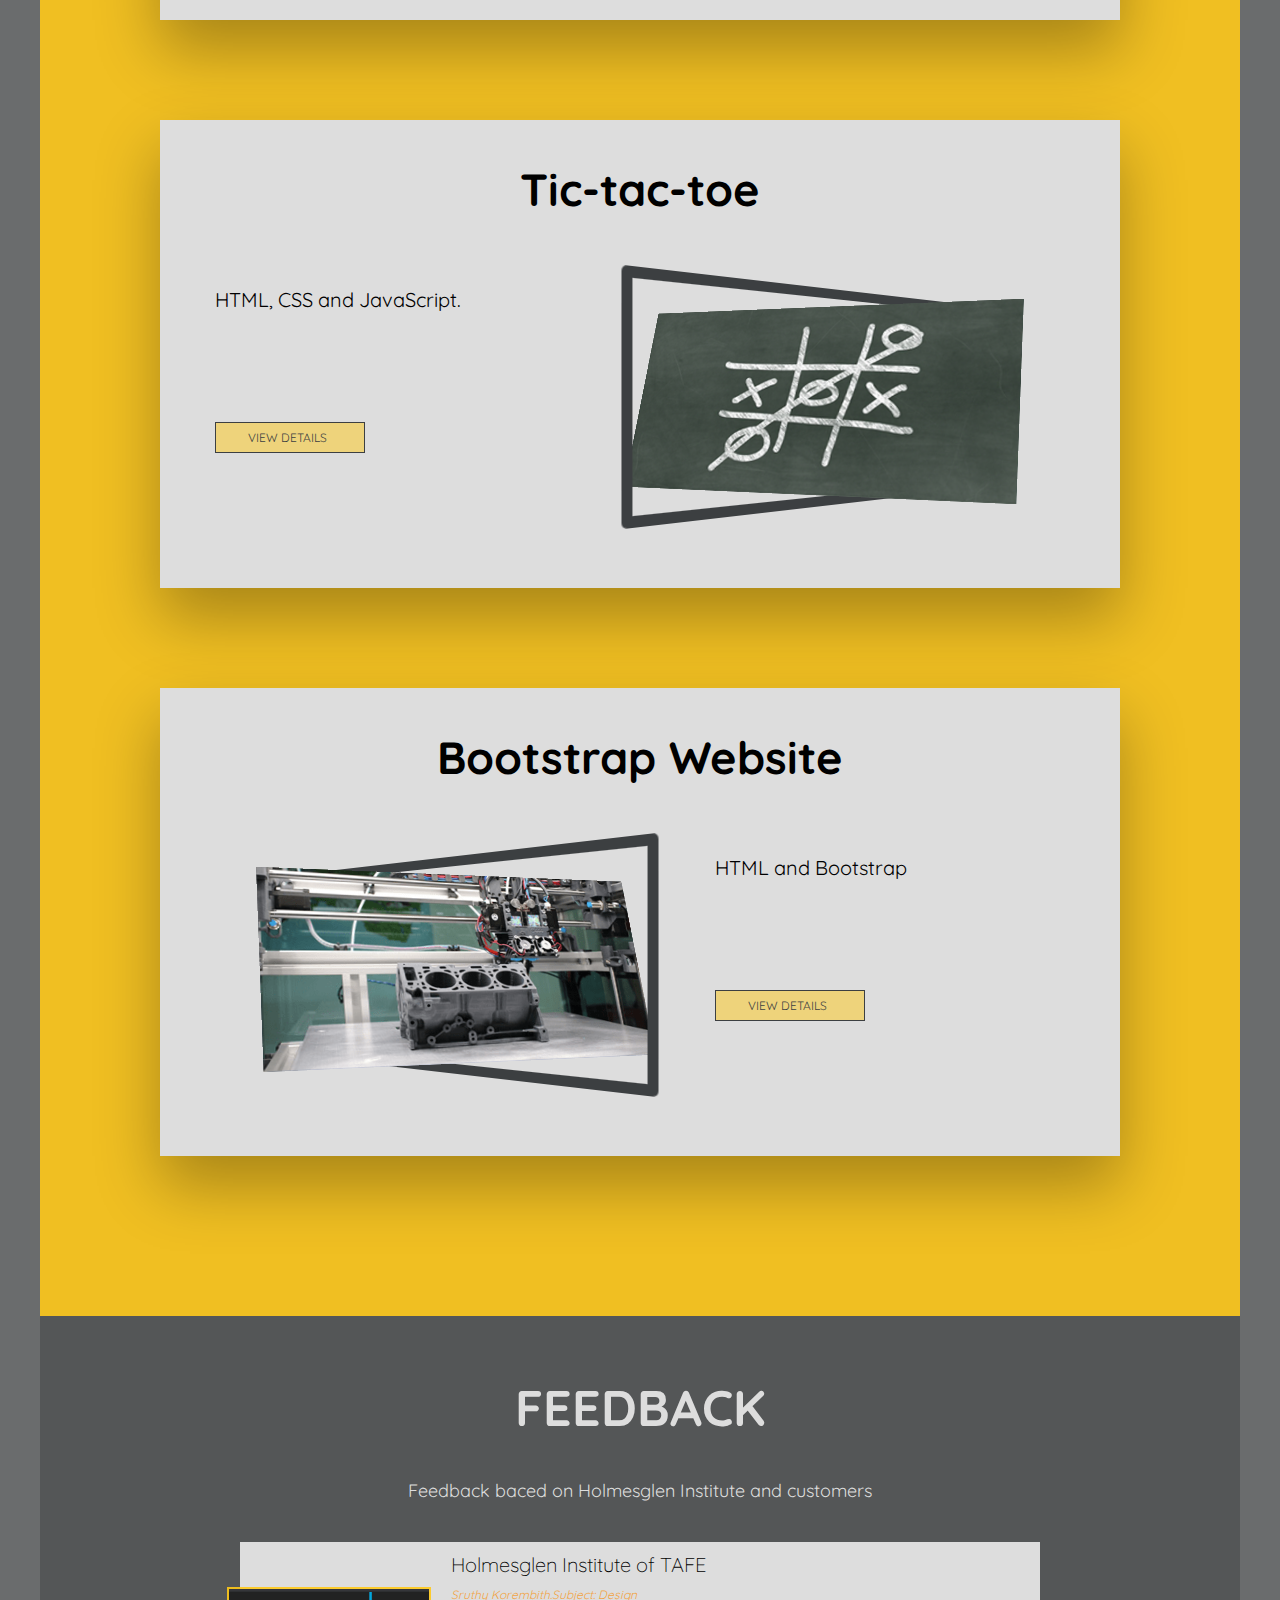
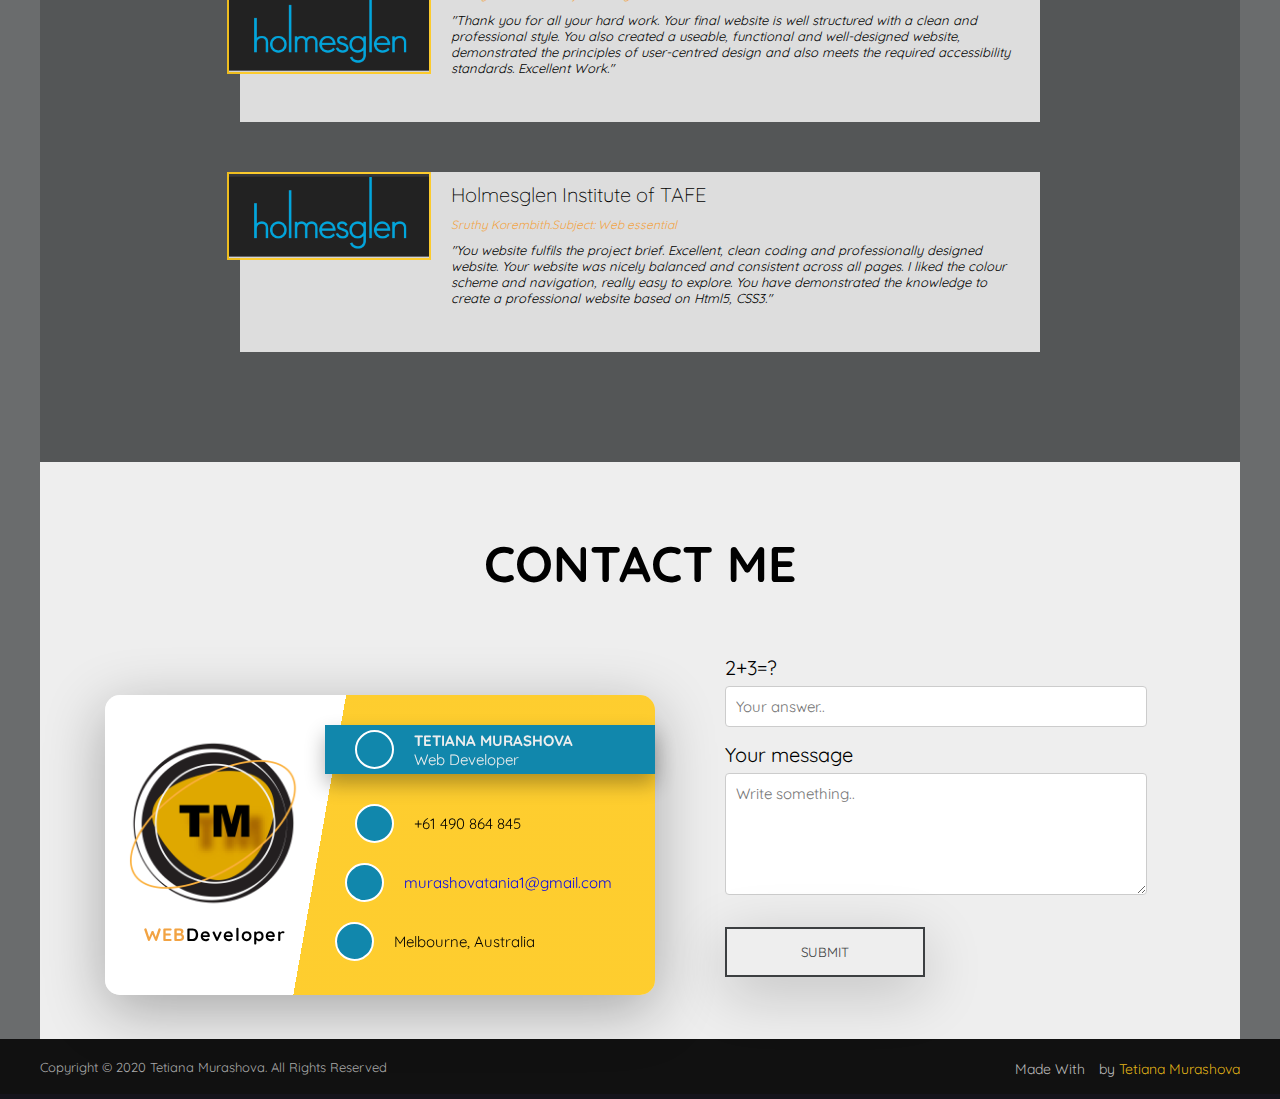
==== commit 3eafa8a5: "changed domains" ====
--- a/index.html
+++ b/index.html
@@ -1,6 +1,20 @@
 <!DOCTYPE html>
 <html lang="en">
+
 <head>
+    <!-- Global site tag (gtag.js) - Google Analytics -->
+    <script async src="https://www.googletagmanager.com/gtag/js?id=UA-165860138-1"></script>
+    <script>
+        window.dataLayer = window.dataLayer || [];
+
+        function gtag() {
+            dataLayer.push(arguments);
+        }
+        gtag('js', new Date());
+
+        gtag('config', 'UA-165860138-1');
+    </script>
+
     <meta charset="UTF-8">
     <meta name="viewport" content="width=device-width, initial-scale=1.0">
     <meta http-equiv="X-UA-Compatible" content="ie=edge">
@@ -8,460 +22,667 @@
     <link rel="stylesheet" href="https://use.fontawesome.com/releases/v5.12.0/css/all.css" integrity="sha384-REHJTs1r2ErKBuJB0fCK99gCYsVjwxHrSU0N7I1zl9vZbggVJXRMsv/sLlOAGb4M" crossorigin="anonymous">
     <link href="https://fonts.googleapis.com/css?family=Montserrat:100,100i,200,200i,300,300i,400,400i,500,500i,600,600i,700&display=swap" rel="stylesheet">
     <link href="https://fonts.googleapis.com/css?family=Quicksand:300,400,500,600&display=swap" rel="stylesheet">
-
+    <link href="https://fonts.googleapis.com/css2?family=Roboto:ital,wght@0,400;1,300&display=swap" rel="stylesheet">
 
     <link rel="stylesheet" href="resources/style_portfolio.css">
+    <script>
+        function submitToAPI(e) {
+            e.preventDefault();
+
+            var name = document.getElementById("fname").value;
+
+            var desc = document.getElementById("subject").value;
+            if (name == "" || desc == "") {
+                alert("Please Fill All Required Field");
+                return false;
+            }
+
+            if (name !== '5') {
+                alert("You make a mistake");
+                return false;
+            }
+
+
+            var data = {
+                name: name,
+                desc: desc
+            };
+
+            var xmlhttp = new XMLHttpRequest();
+            xmlhttp.open("POST", " https://ykcnj9w206.execute-api.ap-southeast-2.amazonaws.com/prod/email");
+            xmlhttp.setRequestHeader("Content-Type", "application/json");
+            xmlhttp.send(JSON.stringify(data));
+            xmlhttp.onreadystatechange = function() {
+                if (xmlhttp.readyState === 4) {
+                    var response = JSON.parse(xmlhttp.responseText);
+                    if (xmlhttp.status === 200) {
+                        console.log('successful');
+                        document.getElementById("contact-form").innerHTML = "<h1>Thank you for your message/feedback<br>I will get back to you soon!</h1>";
+                    } else {
+                        console.log('failed');
+                    }
+                }
+            }
+
+            document.getElementById('contact-form').reset();
+
+        }
+    </script>
     <script src="script.js" defer></script>
 </head>
+
 <body>
 
 
-<!-- navbar -->
-<div class="navigation--wrapper">
-    <div class="navigation">
-        <a href="index.html">
-            <div class="element--logo">
-                <img class="logo__yellow"  src="./resources/images/Logo-short.png" alt="logo__yellow">
-                <img class="logo__red"  src="./resources/images/LogoRed.png" alt="logo__red">
-                <img class="logo__green"  src="./resources/images/LogoGreen.png" alt="logo__green">
-
-                <h5>Tetiana Murashova</h5>
-            </div>
-        </a>
-
-    <div class="menu-wrapper">
-        <div class="menu">
-            <div class="open">Menu</div>
-            <div class="line"></div>
-            <div class="nav-menu">
-                <a href="#contact" class="menu-link">Contact me</a>
-                <a href="#portfolio" class="menu-link">Portfolio</a>
-            </div>
-        </div><!--  end menu-->
-    </div><!-- end menu wrapper-->
-
-    </div><!--end of navigation-->
-</div><!--end of navigation--wrapper -->
-
-
-
-
-<!--    header-->
-<div class="page--main-banner__wrapper">
-
-    <div class="bookmarks">
-        <div class="bookmarks__b1"></div>
-        <div class="bookmarks__b2"></div>
-        <div class="bookmarks__b3"></div>
+    <!-- navbar -->
+    <div class="navigation--wrapper">
+        <div class="navigation">
+            <a href="index.html">
+                <div class="element--logo">
+                    <img class="logo__yellow" src="./resources/images/Logo-short.png" alt="logo__yellow">
+                    <img class="logo__red" src="./resources/images/LogoRed.png" alt="logo__red">
+                    <img class="logo__green" src="./resources/images/LogoGreen.png" alt="logo__green">
+
+                    <h5>Tetiana Murashova</h5>
+                </div>
+            </a>
+
+            <div class="menu-wrapper">
+                <div class="menu">
+                    <div class="open">Menu</div>
+                    <div class="line"></div>
+                    <div class="nav-menu">
+                        <a href="#contact" class="menu-link">Contact me</a>
+                        <a href="#portfolio" class="menu-link">Portfolio</a>
+                    </div>
+                </div>
+                <!--  end menu-->
+            </div>
+            <!-- end menu wrapper-->
+
+        </div>
+        <!--end of navigation-->
     </div>
-
-
-<div class="main-banner">
-
-    <div class="aside-space"></div>
-
-    <div class="main-banner__left-side">
-
-        <a href="#contact" class="main-banner__small-text">
-            <h4 class="tooltip"><i class="fas fa-check"></i>   I’M CURRENTLY AVAILABLE FOR WORK
-                <span class="tooltip-text">Contact me</span>
-            </h4>
-        </a>
-
-        <p class="main-banner__main-text"> <span>Hello </span><br> I’m a Tetiana
-            Web-Developer
-            based in Melbourne
-        </p>
-
-        <div><!-- button and social link-->
-            <a href="resources/images/my_resume.pdf" download>
-                <div class="main-banner__button">
-                    <i class="fas fa-download"></i>
-                        download cv</div>
-            </a>
-
-            <ul class="main-banner__social-icons-list">
-                <li>
-                    <a href="https://www.facebook.com/murashova.tania?ref=bookmarks" class="social-link"><i class="fab fa-facebook-f"></i></a>
-                </li>
-                <li>
-                    <a href="https://www.linkedin.com/in/tetiana-murashova-8b33aa16b/" class="social-link"><i class="fab fa-linkedin-in"></i></a>
-                </li>
-                <li>
-                    <a href="mailto:email@tania-m.com" class="social-link"><i class="fas fa-at"></i></a>
-                </li>
-            </ul>
-
-        </div><!--end of button and social link-->
-
-
-    </div><!-- end of   main--banner__left-side-->
-
-
-    <div class="main-banner__right-side__photo">
-        <img class="main-banner_photo" src="./resources/images/photo_5.png" alt="photo of me">
+    <!--end of navigation--wrapper -->
+
+
+
+
+    <!--    header-->
+    <div class="page--main-banner__wrapper">
+
+        <div class="bookmarks">
+            <div class="bookmarks__b1"></div>
+            <div class="bookmarks__b2"></div>
+            <div class="bookmarks__b3"></div>
+        </div>
+
+
+        <div class="main-banner">
+
+            <div class="aside-space"></div>
+
+            <div class="main-banner__left-side">
+
+                <a href="#contact" class="main-banner__small-text">
+                    <h4 class="tooltip"><i class="fas fa-check"></i> I’M CURRENTLY AVAILABLE FOR WORK
+                        <span class="tooltip-text">Contact me</span>
+                    </h4>
+                </a>
+
+                <p class="main-banner__main-text"> <span>Hello </span><br> I’m a Tetiana Web-Developer based in Melbourne
+                </p>
+
+                <div>
+                    <!-- button and social link-->
+                    <a href="resources/images/my_resume.pdf" download>
+                        <div class="main-banner__button">
+                            <i class="fas fa-download"></i> download cv</div>
+                    </a>
+
+                    <ul class="main-banner__social-icons-list">
+                        <li>
+                            <a href="https://www.facebook.com/murashova.tania?ref=bookmarks" class="social-link"><i class="fab fa-facebook-f"></i></a>
+                        </li>
+                        <li>
+                            <a href="https://www.linkedin.com/in/tetiana-murashova-8b33aa16b/" class="social-link"><i class="fab fa-linkedin-in"></i></a>
+                        </li>
+                        <li>
+                            <a href="mailto:murashovatania1@gmail.com" class="social-link"><i class="fas fa-at"></i></a>
+                        </li>
+                    </ul>
+
+                </div>
+                <!--end of button and social link-->
+
+
+            </div>
+            <!-- end of   main--banner__left-side-->
+
+
+            <div class="main-banner__right-side__photo">
+                <img class="main-banner_photo" src="./resources/images/photo_5.png" alt="photo of me">
+            </div>
+
+        </div>
+        <!--  end of main--banner-->
     </div>
-
-</div><!--  end of main--banner-->
-</div><!--  end of main--banner__wrapper-->
-
-
-
-
-
-
-
-<section class="section--skills__wrapper">
-    <h2 class="section--skills__title">SKILLS</h2>
-<!--    <div class="block-skills">-->
-<!--        <div class="box-skill">-->
-<!--            <i class="fas fa-laptop-code"></i>-->
-<!--            <h3>Professional</h3>-->
-<!--        </div>-->
-<!--        <div class="box-skill">-->
-<!--            <i class="fas fa-mobile-alt"></i>-->
-<!--            <h3>Responsive</h3>-->
-<!--        </div>-->
-<!--        <div class="box-skill">-->
-<!--            <i class="fas fa-rocket"></i>-->
-<!--            <h3>Dynamic</h3>-->
-<!--        </div>-->
-<!--    </div>-->
-
-<!--    <div class="skills">-->
-<!--    <div class="about-profile">-->
-<!--        <div class="foto2"></div>-->
-
-<!--        <a href="resources/images/my_resume.pdf" download>-->
-<!--            <div class="submit-btn">read more about me</div>-->
-<!--        </a>-->
-
-<!--      </div>-->
-<!--  </div>-->
-
-
-    <div class="skills--bar__wrapper">
-        <p>React</p>
-        <div class="container-skill">
-            <div class="skill sass">40%</div>
-        </div>
-        <p>HTML</p>
-        <div class="container-skill">
-            <div class="skill html">90%</div>
-        </div>
-
-        <p>CSS</p>
-        <div class="container-skill">
-            <div class="skill css">80%</div>
-        </div>
-
-        <p>JavaScript</p>
-        <div class="container-skill">
-            <div class="skill js">65%</div>
-        </div>
-
-        <p>Bootstrap</p>
-        <div class="container-skill">
-            <div class="skill bootstrap">60%</div>
-        </div>
-        <p>Sass</p>
-        <div class="container-skill">
-            <div class="skill sass">40%</div>
-        </div>
-
-        <p>Adobe Creative Cloud</p>
-        <div class="container-skill">
-            <div class="skill css">80%</div>
-        </div>
-
-        <p>TypeScript</p>
-        <div class="container-skill">
-            <div class="skill sass">40%</div>
-        </div>
-
-
-        <p>Angular</p>
-        <div class="container-skill">
-            <div class="skill angular">10%</div>
-        </div>
-        <p>UI Design</p>
-        <div class="container-skill">
-            <div class="skill sass">40%</div>
-        </div>
-    </div>
-
-</section>
-
-
-<!--portfolio-->
-<main id="portfolio" class="portfolio--section__wrapper" >
-    <h2 class="portfolio--section__title">SOME OF MY PROJECTS</h2>
-
-    <div class="portfolio--content__wrapper"><!--        first project-->
-        <h3 class="portfolio--content__title">3D printers Website</h3>
-        <div class="portfolio--card-and-text">
-            <a href="printer.html">
-            <div class="portfolio--card">
-                <div class="portfolio--card__frame portfolio--card__frame-left">
-                    <div class="portfolio--card__content portfolio--card__content-left">
-                        <img src="resources/images/work-1.png" alt="picture of 3d printer">
-                    </div>
-                </div>
-            </div>
-            </a>
-            <div>
-        <p class="portfolio--text">Project based on HTML, CSS and JavaScript. <br><br><br>
-        </p>
+    <!--  end of main--banner__wrapper-->
+
+
+
+
+
+
+
+    <section class="section--skills__wrapper">
+        <h2 class="section--skills__title">SKILLS</h2>
+        <!--    <div class="block-skills">-->
+        <!--        <div class="box-skill">-->
+        <!--            <i class="fas fa-laptop-code"></i>-->
+        <!--            <h3>Professional</h3>-->
+        <!--        </div>-->
+        <!--        <div class="box-skill">-->
+        <!--            <i class="fas fa-mobile-alt"></i>-->
+        <!--            <h3>Responsive</h3>-->
+        <!--        </div>-->
+        <!--        <div class="box-skill">-->
+        <!--            <i class="fas fa-rocket"></i>-->
+        <!--            <h3>Dynamic</h3>-->
+        <!--        </div>-->
+        <!--    </div>-->
+
+        <!--    <div class="skills">-->
+        <!--    <div class="about-profile">-->
+        <!--        <div class="foto2"></div>-->
+
+        <!--        <a href="resources/images/my_resume.pdf" download>-->
+        <!--            <div class="submit-btn">read more about me</div>-->
+        <!--        </a>-->
+
+        <!--      </div>-->
+        <!--  </div>-->
+
+
+        <div class="skills--bar__wrapper">
+            <p>React</p>
+            <div class="container-skill">
+                <div class="skill sass">40%</div>
+            </div>
+            <p>HTML</p>
+            <div class="container-skill">
+                <div class="skill html">90%</div>
+            </div>
+
+            <p>CSS</p>
+            <div class="container-skill">
+                <div class="skill css">80%</div>
+            </div>
+
+            <p>JavaScript</p>
+            <div class="container-skill">
+                <div class="skill js">65%</div>
+            </div>
+
+            <p>jQuery</p>
+            <div class="container-skill">
+                <div class="skill js">65%</div>
+            </div>
+
+            <p>Bootstrap</p>
+            <div class="container-skill">
+                <div class="skill bootstrap">60%</div>
+            </div>
+            <p>Sass</p>
+            <div class="container-skill">
+                <div class="skill sass">40%</div>
+            </div>
+
+            <p>Adobe Creative Cloud</p>
+            <div class="container-skill">
+                <div class="skill css">80%</div>
+            </div>
+
+            <p>PHP</p>
+            <div class="container-skill">
+                <div class="skill sass">40%</div>
+            </div>
+
+
+            <p>SQL</p>
+            <div class="container-skill">
+                <div class="skill angular">10%</div>
+            </div>
+
+            <p>WordPress</p>
+            <div class="container-skill">
+                <div class="skill angular">10%</div>
+            </div>
+            
+            <p>UI Design</p>
+            <div class="container-skill">
+                <div class="skill sass">40%</div>
+            </div>
+        </div>
+
+    </section>
+
+
+    <!--portfolio-->
+    <main id="portfolio" class="portfolio--section__wrapper">
+        <h2 class="portfolio--section__title">SOME OF MY PROJECTS</h2>
+        <!--        first project ditec-->
+        <div class="portfolio--content__wrapper">
+            <h3 class="portfolio--content__title">Redesign and development of "IT company" Website</h3>
+            <div class="portfolio--card-and-text">
+                <a href="https://tetiana-murashova.github.io/DiTec-front_page/" target="_blank">
+                    <div class="portfolio--card">
+                        <div class="portfolio--card__frame portfolio--card__frame-left">
+                            <div class="portfolio--card__content portfolio--card__content-left">
+                                <img src="resources/images/it.jpg" alt="picture of 3d printer">
+                            </div>
+                        </div>
+                    </div>
+                </a>
+                <div>
+                    <p class="portfolio--text">  HTML, CSS and JavaScript. <br><br><br>
+                    </p>
+
+                    <form style="display: inline" action="https://tetiana-murashova.github.io/DiTec-front_page/" method="get" target="_blank">
+                        <button class="portfolio--view-detail-btn">
+                            VIEW DETAILS
+                            <i class="fas fa-angle-double-right btn-arrow"></i>
+                        </button>
+                    </form>
+
+                </div>
+            </div>
+
+        </div>
+        <!--       end of first project-->
+
+
+        <!--        second project epoxy floor-->
+        <div class="portfolio--content__wrapper">
+
+            <h3 class="portfolio--content__title">Design and development "Epoxy Floor" Website</h3>
+            <div class="portfolio--card-and-text portfolio--card-and-text__right">
+                <a href="https://tetiana-murashova.github.io/floors/" target="_blank">
+                    <div class="portfolio--card">
+                        <div class="portfolio--card__frame portfolio--card__frame-right">
+                            <div class="portfolio--card__content portfolio--card__content-right">
+                                <img src="resources/images/0101.jpg" alt="picture of car racing">
+                            </div>
+                        </div>
+                    </div>
+                </a>
+                <div>
+                    <p class="portfolio--text"> HTML, CSS and JavaScript.<br><br><br>
+                    </p>
+
+                    <form style="display: inline" action="https://tetiana-murashova.github.io/floors/" method="get" target="_blank">
+                        <button class="portfolio--view-detail-btn">
+                            VIEW DETAILS
+                            <i class="fas fa-angle-double-right btn-arrow"></i>
+                        </button>
+                    </form>
+                </div>
+            </div>
+
+        </div>
+        <!--   end of     second project-->
+
+        <!--        3 project roof painting-->
+        <div class="portfolio--content__wrapper">
+            <h3 class="portfolio--content__title">Design and development of "Roof Painting" Website</h3>
+            <div class="portfolio--card-and-text">
+                <a href="https://tetiana-murashova.github.io/roof/" target="_blank">
+                    <div class="portfolio--card">
+                        <div class="portfolio--card__frame portfolio--card__frame-left">
+                            <div class="portfolio--card__content portfolio--card__content-left">
+                                <img src="resources/images/roof.jpg" alt="picture of 3d printer">
+                            </div>
+                        </div>
+                    </div>
+                </a>
+                <div>
+                    <p class="portfolio--text">  HTML, CSS and JavaScript. <br><br><br>
+                    </p>
+
+                    <form style="display: inline" action="https://tetiana-murashova.github.io/roof/" method="get" target="_blank">
+                        <button class="portfolio--view-detail-btn">
+                            VIEW DETAILS
+                            <i class="fas fa-angle-double-right btn-arrow"></i>
+                        </button>
+                    </form>
+
+                </div>
+            </div>
+
+        </div>
+        <!--       end of 3 project-->
+
+
+        <!--        4 project  ivan school-->
+        <div class="portfolio--content__wrapper">
+
+            <h3 class="portfolio--content__title">Design and development "Ivan School" Website</h3>
+            <div class="portfolio--card-and-text portfolio--card-and-text__right">
+                <a href="http://school.tania-m.com" target="_blank">
+                    <div class="portfolio--card">
+                        <div class="portfolio--card__frame portfolio--card__frame-right">
+                            <div class="portfolio--card__content portfolio--card__content-right">
+                                <img src="resources/images/school.jpg" alt="picture of car racing">
+                            </div>
+                        </div>
+                    </div>
+                </a>
+                <div>
+                    <p class="portfolio--text"> Bootstrap and React.<br><br><br>
+                    </p>
+
+                    <form style="display: inline" action="http://school.tania-m.com" method="get" target="_blank">
+                        <button class="portfolio--view-detail-btn">
+                            VIEW DETAILS
+                            <i class="fas fa-angle-double-right btn-arrow"></i>
+                        </button>
+                    </form>
+                </div>
+            </div>
+
+        </div>
+
+
+            <!--        5 project  3d printer-->
+        <div class="portfolio--content__wrapper">
+            <h3 class="portfolio--content__title">3D printers Website</h3>
+            <div class="portfolio--card-and-text">
+                <a href="printer.html">
+                    <div class="portfolio--card">
+                        <div class="portfolio--card__frame portfolio--card__frame-left">
+                            <div class="portfolio--card__content portfolio--card__content-left">
+                                <img src="resources/images/work-1.png" alt="picture of 3d printer">
+                            </div>
+                        </div>
+                    </div>
+                </a>
+                <div>
+                    <p class="portfolio--text"> HTML, CSS and JavaScript. <br><br><br>
+                    </p>
 
                     <form style="display: inline" action="printer.html" method="get">
-            <button class="portfolio--view-detail-btn">
+                        <button class="portfolio--view-detail-btn">
                 VIEW DETAILS
                 <i class="fas fa-angle-double-right btn-arrow"></i>
             </button>
                     </form>
 
-        </div>
-        </div>
-
-    </div><!--       end of first project-->
-
-
-    <div class="portfolio--content__wrapper"><!--        second project-->
-
-        <h3 class="portfolio--content__title">Car Game</h3>
-        <div class="portfolio--card-and-text portfolio--card-and-text__right">
-            <a href="car_game.html">
-            <div class="portfolio--card">
-                <div class="portfolio--card__frame portfolio--card__frame-right">
-                    <div class="portfolio--card__content portfolio--card__content-right">
-                        <img src="resources/images/work-2.jpg" alt="picture of car racing">
-                    </div>
-                </div>
-            </div>
-            </a>
-            <div>
-                <p class="portfolio--text">Project based on HTML, CSS and JavaScript.<br><br><br>
-                </p>
+                </div>
+            </div>
+
+        </div>
+        <!--       end of 5project-->
+
+
+        <div class="portfolio--content__wrapper">
+            <!--       6 project-->
+
+            <h3 class="portfolio--content__title">Car Game</h3>
+            <div class="portfolio--card-and-text portfolio--card-and-text__right">
+                <a href="car_game.html">
+                    <div class="portfolio--card">
+                        <div class="portfolio--card__frame portfolio--card__frame-right">
+                            <div class="portfolio--card__content portfolio--card__content-right">
+                                <img src="resources/images/work-2.jpg" alt="picture of car racing">
+                            </div>
+                        </div>
+                    </div>
+                </a>
+                <div>
+                    <p class="portfolio--text"> HTML, CSS and JavaScript.<br><br><br>
+                    </p>
 
                     <form style="display: inline" action="car_game.html" method="get">
-                <button class="portfolio--view-detail-btn">
+                        <button class="portfolio--view-detail-btn">
                     VIEW DETAILS
                     <i class="fas fa-angle-double-right btn-arrow"></i>
                 </button>
                     </form>
-            </div>
-        </div>
-
-    </div><!--       end of second project-->
-    <div class="portfolio--content__wrapper"><!--        third project-->
-
-        <h3 class="portfolio--content__title">Relaxer App</h3>
-        <div class="portfolio--card-and-text">
-            <a href="relaxer.html">
-            <div class="portfolio--card">
-                <div class="portfolio--card__frame portfolio--card__frame-left">
-                    <div class="portfolio--card__content portfolio--card__content-left">
-                        <img src="resources/images/work-3.png" alt="woman doing yoga class">
-                    </div>
-                </div>
-            </div>
-            </a>
-            <div>
-                <p class="portfolio--text">Project based on HTML, CSS and JavaScript.<br><br><br>
-                </p>
-                <form style="display: inline" action="relaxer.html" method="get">
-                <button class="portfolio--view-detail-btn">
+                </div>
+            </div>
+
+        </div>
+        <!--       end of 6 project-->
+        <div class="portfolio--content__wrapper">
+            <!--        7project-->
+
+            <h3 class="portfolio--content__title">Relaxer App</h3>
+            <div class="portfolio--card-and-text">
+                <a href="relaxer.html">
+                    <div class="portfolio--card">
+                        <div class="portfolio--card__frame portfolio--card__frame-left">
+                            <div class="portfolio--card__content portfolio--card__content-left">
+                                <img src="resources/images/work-3.png" alt="woman doing yoga class">
+                            </div>
+                        </div>
+                    </div>
+                </a>
+                <div>
+                    <p class="portfolio--text"> HTML, CSS and JavaScript.<br><br><br>
+                    </p>
+                    <form style="display: inline" action="relaxer.html" method="get">
+                        <button class="portfolio--view-detail-btn">
                     VIEW DETAILS
                     <i class="fas fa-angle-double-right btn-arrow"></i>
                 </button>
-                </form>
-            </div>
-        </div>
-
-    </div><!--       end of third project-->
-    <div class="portfolio--content__wrapper"><!--        fourth project-->
-
-        <h3 class="portfolio--content__title">Tic-tac-toe</h3>
-        <div class="portfolio--card-and-text portfolio--card-and-text__right">
-            <a href="tic-tac-toe.html">
-            <div class="portfolio--card">
-                <div class="portfolio--card__frame portfolio--card__frame-right">
-                    <div class="portfolio--card__content portfolio--card__content-right">
-                        <img src="resources/images/work-4.png" alt="tic tac toe">
-                    </div>
-                </div>
-            </div>
-            </a>
-            <div>
-                <p class="portfolio--text">Project based on HTML, CSS and JavaScript.<br><br><br>
-                </p>
-                <form style="display: inline" action="tic-tac-toe.html" method="get">
-                <button class="portfolio--view-detail-btn">
+                    </form>
+                </div>
+            </div>
+
+        </div>
+        <!--       end of7 project-->
+        <div class="portfolio--content__wrapper">
+            <!--       8 project-->
+
+            <h3 class="portfolio--content__title">Tic-tac-toe</h3>
+            <div class="portfolio--card-and-text portfolio--card-and-text__right">
+                <a href="tic-tac-toe.html">
+                    <div class="portfolio--card">
+                        <div class="portfolio--card__frame portfolio--card__frame-right">
+                            <div class="portfolio--card__content portfolio--card__content-right">
+                                <img src="resources/images/work-4.png" alt="tic tac toe">
+                            </div>
+                        </div>
+                    </div>
+                </a>
+                <div>
+                    <p class="portfolio--text">HTML, CSS and JavaScript.<br><br><br>
+                    </p>
+                    <form style="display: inline" action="tic-tac-toe.html" method="get">
+                        <button class="portfolio--view-detail-btn">
                     VIEW DETAILS
                     <i class="fas fa-angle-double-right btn-arrow"></i>
                 </button>
-                </form>
-            </div>
-        </div>
-
-    </div><!--       end of fourth project-->
-
-
-    <div class="portfolio--content__wrapper"><!--        5th project-->
-
-        <h3 class="portfolio--content__title">Bootstrap Website</h3>
-        <div class="portfolio--card-and-text">
-            <a href="boptstrap.html">
-                <div class="portfolio--card">
-                    <div class="portfolio--card__frame portfolio--card__frame-left">
-                        <div class="portfolio--card__content portfolio--card__content-left">
-                            <img src="resources/images/work-1.png" alt="tic tac toe">
-                        </div>
-                    </div>
-                </div>
-            </a>
-            <div>
-                <p class="portfolio--text">Project based on HTML and Bootstrap<br><br><br>
-                </p>
-                <form style="display: inline" action="boptstrap.html" method="get">
-                    <button class="portfolio--view-detail-btn">
+                    </form>
+                </div>
+            </div>
+
+        </div>
+        <!--       8 project-->
+
+
+        <div class="portfolio--content__wrapper">
+            <!--       9 project-->
+
+            <h3 class="portfolio--content__title">Bootstrap Website</h3>
+            <div class="portfolio--card-and-text">
+                <a href="boptstrap.html" target="_blank">
+                    <div class="portfolio--card">
+                        <div class="portfolio--card__frame portfolio--card__frame-left">
+                            <div class="portfolio--card__content portfolio--card__content-left">
+                                <img src="resources/images/work-1.png" alt="tic tac toe">
+                            </div>
+                        </div>
+                    </div>
+                </a>
+                <div>
+                    <p class="portfolio--text"> HTML and Bootstrap<br><br><br>
+                    </p>
+                    <form style="display: inline" action="boptstrap.html" method="get">
+                        <button class="portfolio--view-detail-btn" formtarget="_blank">
                         VIEW DETAILS
                         <i class="fas fa-angle-double-right btn-arrow"></i>
                     </button>
-                </form>
-            </div>
-        </div>
-
-    </div><!--       end of 5 project-->
-
-
-</main><!--end of portfolio-->
-
-
-    <section class="section-feedback"><!-- feedback-->
+                    </form>
+                </div>
+            </div>
+
+        </div>
+        <!--       end of 9 project-->
+
+
+    </main>
+    <!--end of portfolio-->
+
+
+    <section class="section-feedback">
+        <!-- feedback-->
         <div>
             <h2 class="section-feedback__title">FEEDBACK</h2>
         </div>
-        <p class="section-feedback__text" >Feedback baced on Holmesglen Institute and customers</p>
+        <p class="section-feedback__text">Feedback baced on Holmesglen Institute and customers</p>
 
         <div class="block-feedback-cards">
 
-            <div class="feedback-card__element"><!--    card 1-->
+            <div class="feedback-card__element">
+                <!--    card 1-->
                 <div class="feedback-card__image-wrapper">
                     <img src="resources/images/holmesglen.png" alt="customer image" class="feedback-card__image">
                 </div>
                 <div class="feedback-card__text">
                     <h3 class="feedback-card__text-title">Holmesglen Institute of TAFE</h3>
                     <p class="feedback-card__text-name">Sruthy Korembith.Subject: Design</p>
-                    <p class="feedback-card__text-paragraph">"Thank you for all your hard work.  Your final website is well structured with a clean and professional style.
-                        You also created a useable, functional and well-designed website, demonstrated the principles of user-centred design and also meets the required accessibility standards.
-                        Excellent Work."</p>
-                </div>
-            </div><!--     end of    card 1-->
-
-            <div class="feedback-card__element"><!--    card 2-->
+                    <p class="feedback-card__text-paragraph">"Thank you for all your hard work. Your final website is well structured with a clean and professional style. You also created a useable, functional and well-designed website, demonstrated the principles of user-centred design and
+                        also meets the required accessibility standards. Excellent Work."</p>
+                </div>
+            </div>
+            <!--     end of    card 1-->
+
+            <div class="feedback-card__element">
+                <!--    card 2-->
                 <div class="feedback-card__image--wrapper">
                     <img src="resources/images/holmesglen.png" alt="customer image" class="feedback-card__image">
                 </div>
                 <div class="feedback-card__text">
                     <h3 class="feedback-card__text-title">Holmesglen Institute of TAFE</h3>
                     <p class="feedback-card__text-name">Sruthy Korembith.Subject: Web essential</p>
-                    <p class="feedback-card__text-paragraph">"You website fulfils the project brief. -Excellent, clean coding and professionally designed website.  -Your website was nicely balanced and consistent across all pages.  -I liked the colour scheme and navigation, really easy to explore. You have demonstrated the knowledge to create a professional website based on Html5, CSS3."</p>
-                </div>
-            </div><!--        end of card 2-->
-
-        </div><!--end of block-feedback-cards-->
-    </section><!--end of feedback-->
-
-
-
-<section id="contact"  class="section-contacts__wrapper"><!--    contact-->
-    <h3 class="section-contacts__title">CONTACT ME</h3>
-    <div class="section-contacts__content">
-
-        <div class="contact-card__wrapper"><!--   business card-->
-        <div class="contact-card">
-
-            <div class="contact-card__front">
-
-                <div class="contact-card__front-left">
-                    <img class="contact-card__img"  src="./resources/images/Logo-short.png" alt="logo">
-                    <h4><span>WEB</span>Developer</h4>
-                </div>
-
-                <div class="contact-card__front-right">
-                    <div class="contact-card__person contact-card__text">
-                        <i class="fas fa-user-tie"></i>
-                        <div>
-                            <h4>TETIANA MURASHOVA</h4>
-                        <p>Web Developer</p>
-                        </div>
-                    </div>
-                    <div class="contact-card__phone contact-card__text">
-                        <i class="fas fa-phone"></i>
-                        <div>
-                            <p>0490 864 845</p>
-                        </div>
-                    </div>
-                    <div class="contact-card__email contact-card__text">
-                        <i class="fas fa-envelope-open"></i>
-                        <div>
-                            <a href="mailto:email@tania-m.com">
-                            <p>email@tania-m.com</p>
-                            </a>
-                        </div>
-                    </div>
-                    <div class="contact-card__address contact-card__text">
-                        <i class="fas fa-map-marker-alt"></i>
-                        <div>
-                            <p>Melbourne, Australia</p>
-                        </div>
-                    </div>
-                </div>
-            </div>
-
-            <div class="contact-card__back">
-                <img src="resources/images/Logo-short.png" alt="logo">
-            </div>
-
-        </div>
-        </div><!-- end of business card-->
-
-
-<!--contact form -->
-    <div class="contact-form__wrapper">
-        <form name="myForm" action="mail.php" onsubmit="return validateForm()" method="post">
-            <label for="fname">2+3=?</label>
-            <input type="text" id="fname" name="firstname" class="input--name" placeholder="Your answer.." required>
-            <label for="subject">Your message</label>
-            <textarea id="subject" name="subject" placeholder="Write something.." style="height:100px" required></textarea>
-            <input type="submit" class="contact-form__submit-btn" value="Submit">
-        </form>
-    </div><!--end of contact form__wrapper -->
-
-
-    </div><!-- end of section-contacts__content-->
-</section><!--   end of contact-->
-
-
-<footer>
-<!--    <div class="new-year-count"></div>-->
-    <div class="footer__block">
-        <div class="copyright-text">
-            <p>Copyright &copy; 2020 Tetiana Murashova. All Rights Reserved</p>
-        </div>
-
-        <div class="footer__text">
-            <p>Made With <i class="fas fa-heart"></i> by <span>Tetiana Murashova</span></p>
-        </div>
-    </div>
-</footer>
+                    <p class="feedback-card__text-paragraph">"You website fulfils the project brief. Excellent, clean coding and professionally designed website. Your website was nicely balanced and consistent across all pages. I liked the colour scheme and navigation, really easy to explore.
+                        You have demonstrated the knowledge to create a professional website based on Html5, CSS3."</p>
+                </div>
+            </div>
+            <!--        end of card 2-->
+
+        </div>
+        <!--end of block-feedback-cards-->
+    </section>
+    <!--end of feedback-->
+
+
+
+    <section id="contact" class="section-contacts__wrapper">
+        <!--    contact-->
+        <h3 class="section-contacts__title">CONTACT ME</h3>
+        <div class="section-contacts__content">
+
+            <div class="contact-card__wrapper">
+                <!--   business card-->
+                <div class="contact-card">
+
+                    <div class="contact-card__front">
+
+                        <div class="contact-card__front-left">
+                            <img class="contact-card__img" src="./resources/images/Logo-short.png" alt="logo">
+                            <h4><span>WEB</span>Developer</h4>
+                        </div>
+
+                        <div class="contact-card__front-right">
+                            <div class="contact-card__person contact-card__text">
+                                <i class="fas fa-user-tie"></i>
+                                <div>
+                                    <h4>TETIANA MURASHOVA</h4>
+                                    <p>Web Developer</p>
+                                </div>
+                            </div>
+                            <div class="contact-card__phone contact-card__text">
+                                <i class="fas fa-phone"></i>
+                                <div>
+                                    <p>+61 490 864 845</p>
+                                </div>
+                            </div>
+                            <div class="contact-card__email contact-card__text">
+                                <i class="fas fa-envelope-open"></i>
+                                <div>
+                                    <a href="mailto:murashovatania1@gmail.com">
+                                        <p>murashovatania1@gmail.com</p>
+                                    </a>
+                                </div>
+                            </div>
+                            <div class="contact-card__address contact-card__text">
+                                <i class="fas fa-map-marker-alt"></i>
+                                <div>
+                                    <p>Melbourne, Australia</p>
+                                </div>
+                            </div>
+                        </div>
+                    </div>
+
+                    <div class="contact-card__back ">
+
+                        <img src="resources/images/Logo-short.png" alt="logo">
+
+
+                    </div>
+
+                </div>
+            </div>
+            <!-- end of business card-->
+
+
+            <!--contact form -->
+            <div class="contact-form__wrapper">
+                <form id="contact-form" onsubmit="return validateForm()" method="post">
+                    <label for="fname">2+3=?</label>
+                    <input type="text" id="fname" name="firstname" class="input--name" placeholder="Your answer.." required>
+                    <label for="subject">Your message</label>
+                    <textarea id="subject" name="subject" placeholder="Write something.." style="height:100px" required></textarea>
+                    <button type="button" onClick="submitToAPI(event)" class="contact-form__submit-btn">Submit</button>
+                </form>
+            </div>
+            <!--end of contact form__wrapper -->
+
+
+        </div>
+        <!-- end of section-contacts__content-->
+    </section>
+    <!--   end of contact-->
+
+
+    <footer>
+        <!--    <div class="new-year-count"></div>-->
+        <div class="footer__block">
+            <div class="copyright-text">
+                <p>Copyright &copy; 2020 Tetiana Murashova. All Rights Reserved</p>
+            </div>
+
+            <div class="footer__text">
+                <p>Made With <i class="fas fa-heart"></i> by <span>Tetiana Murashova</span></p>
+            </div>
+        </div>
+    </footer>
 
 
 
 
 </body>
+
 </html>
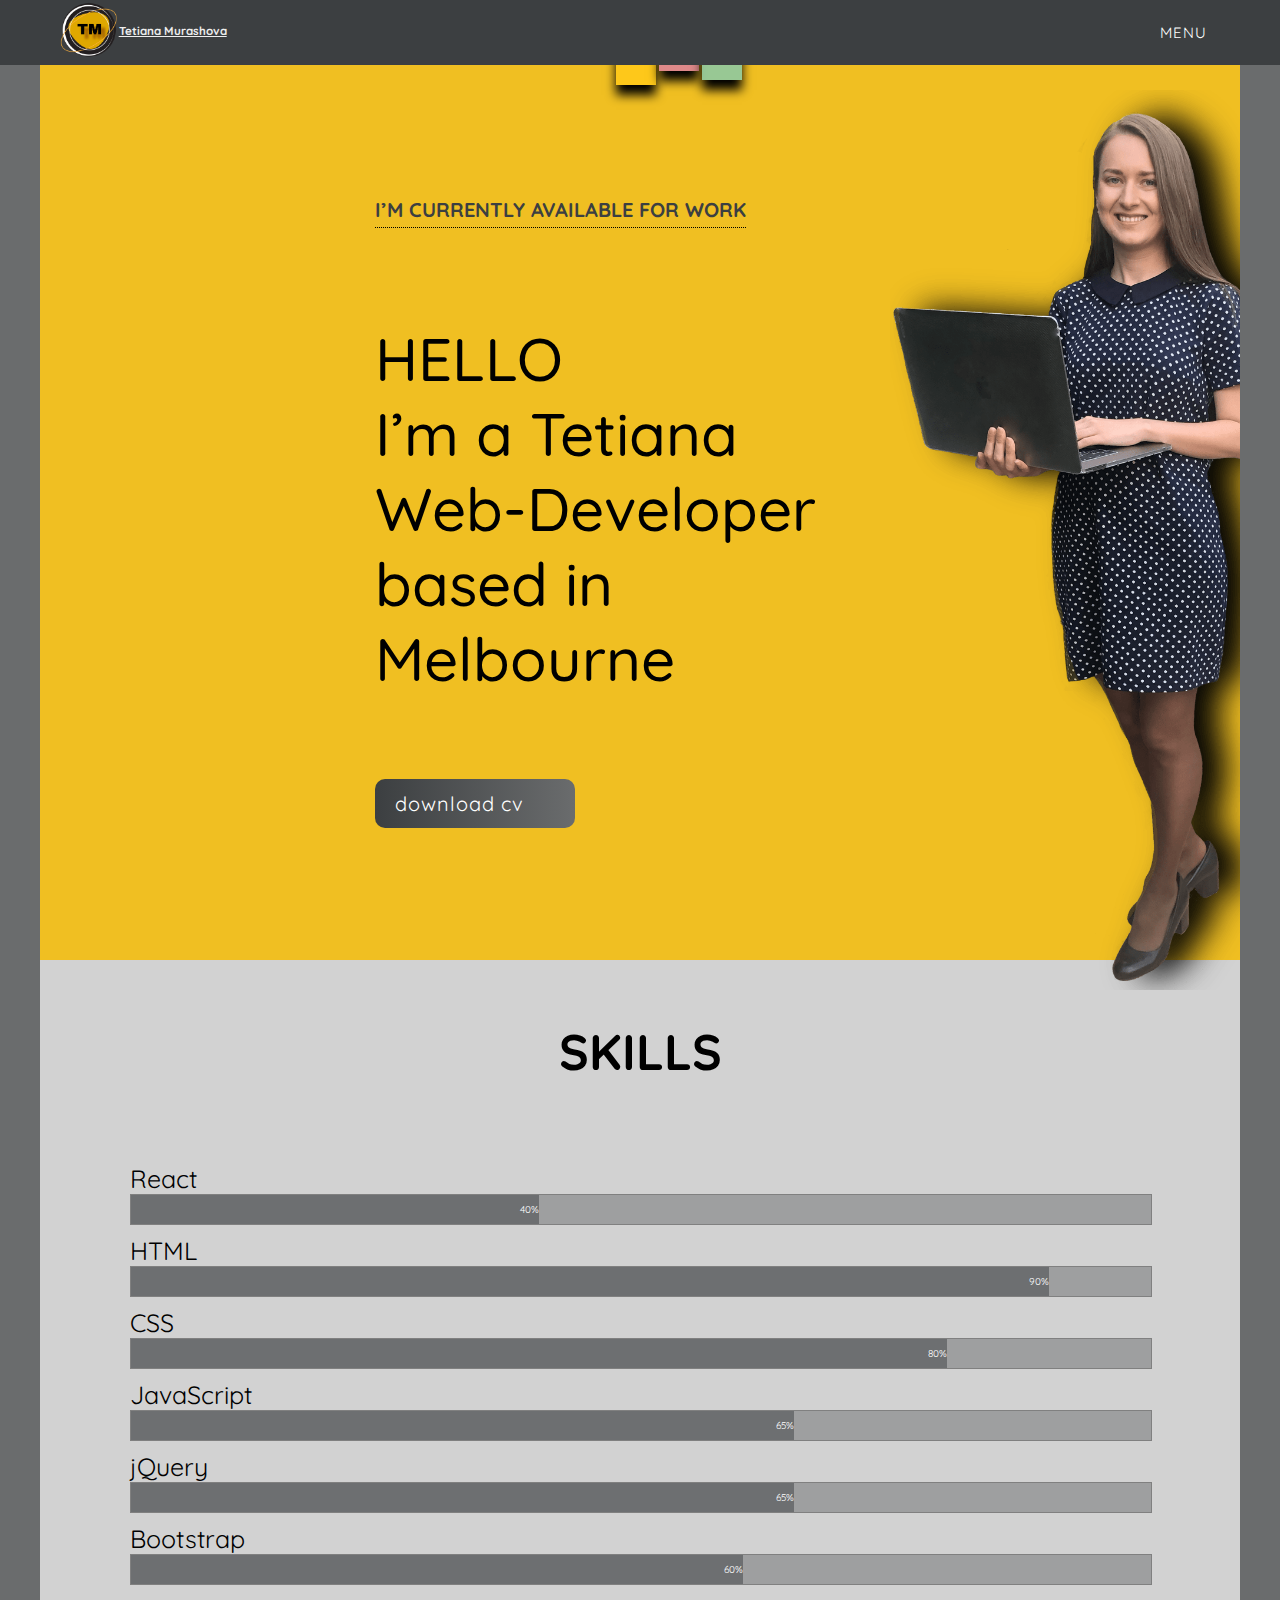
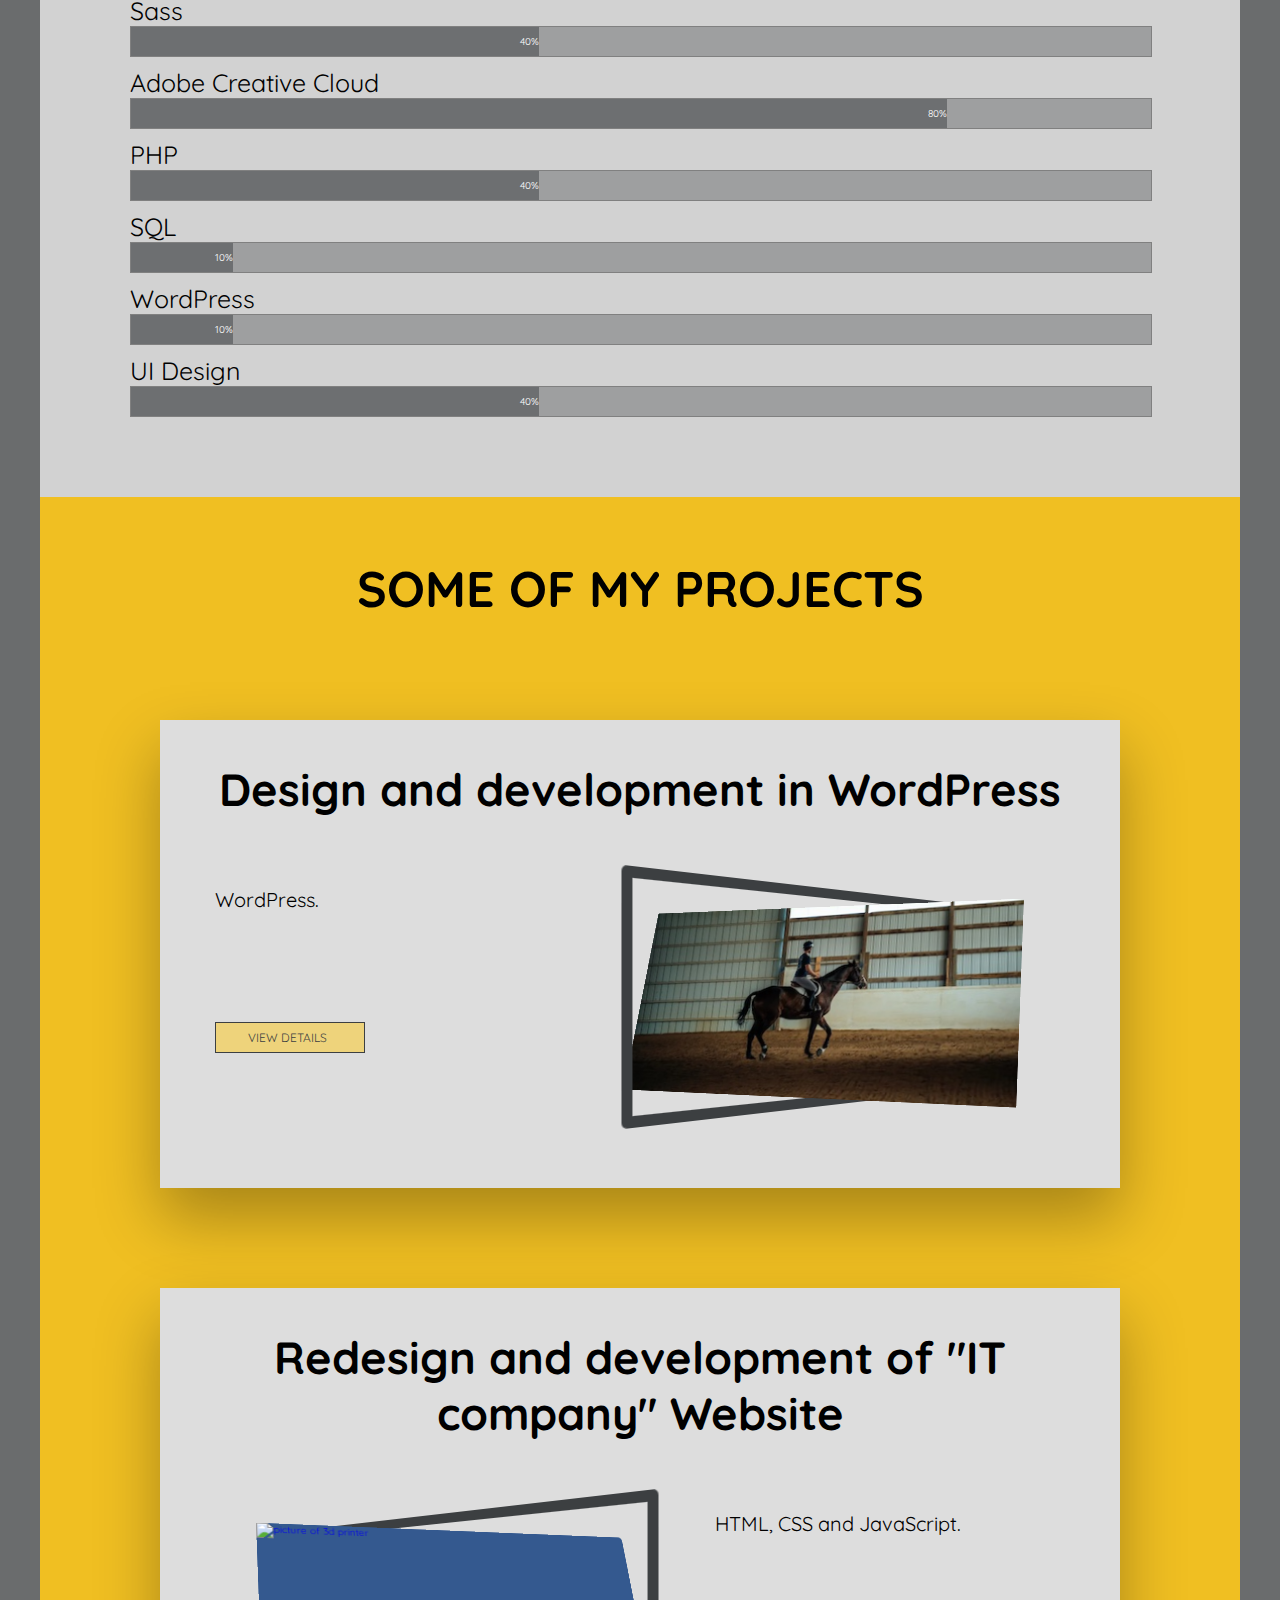
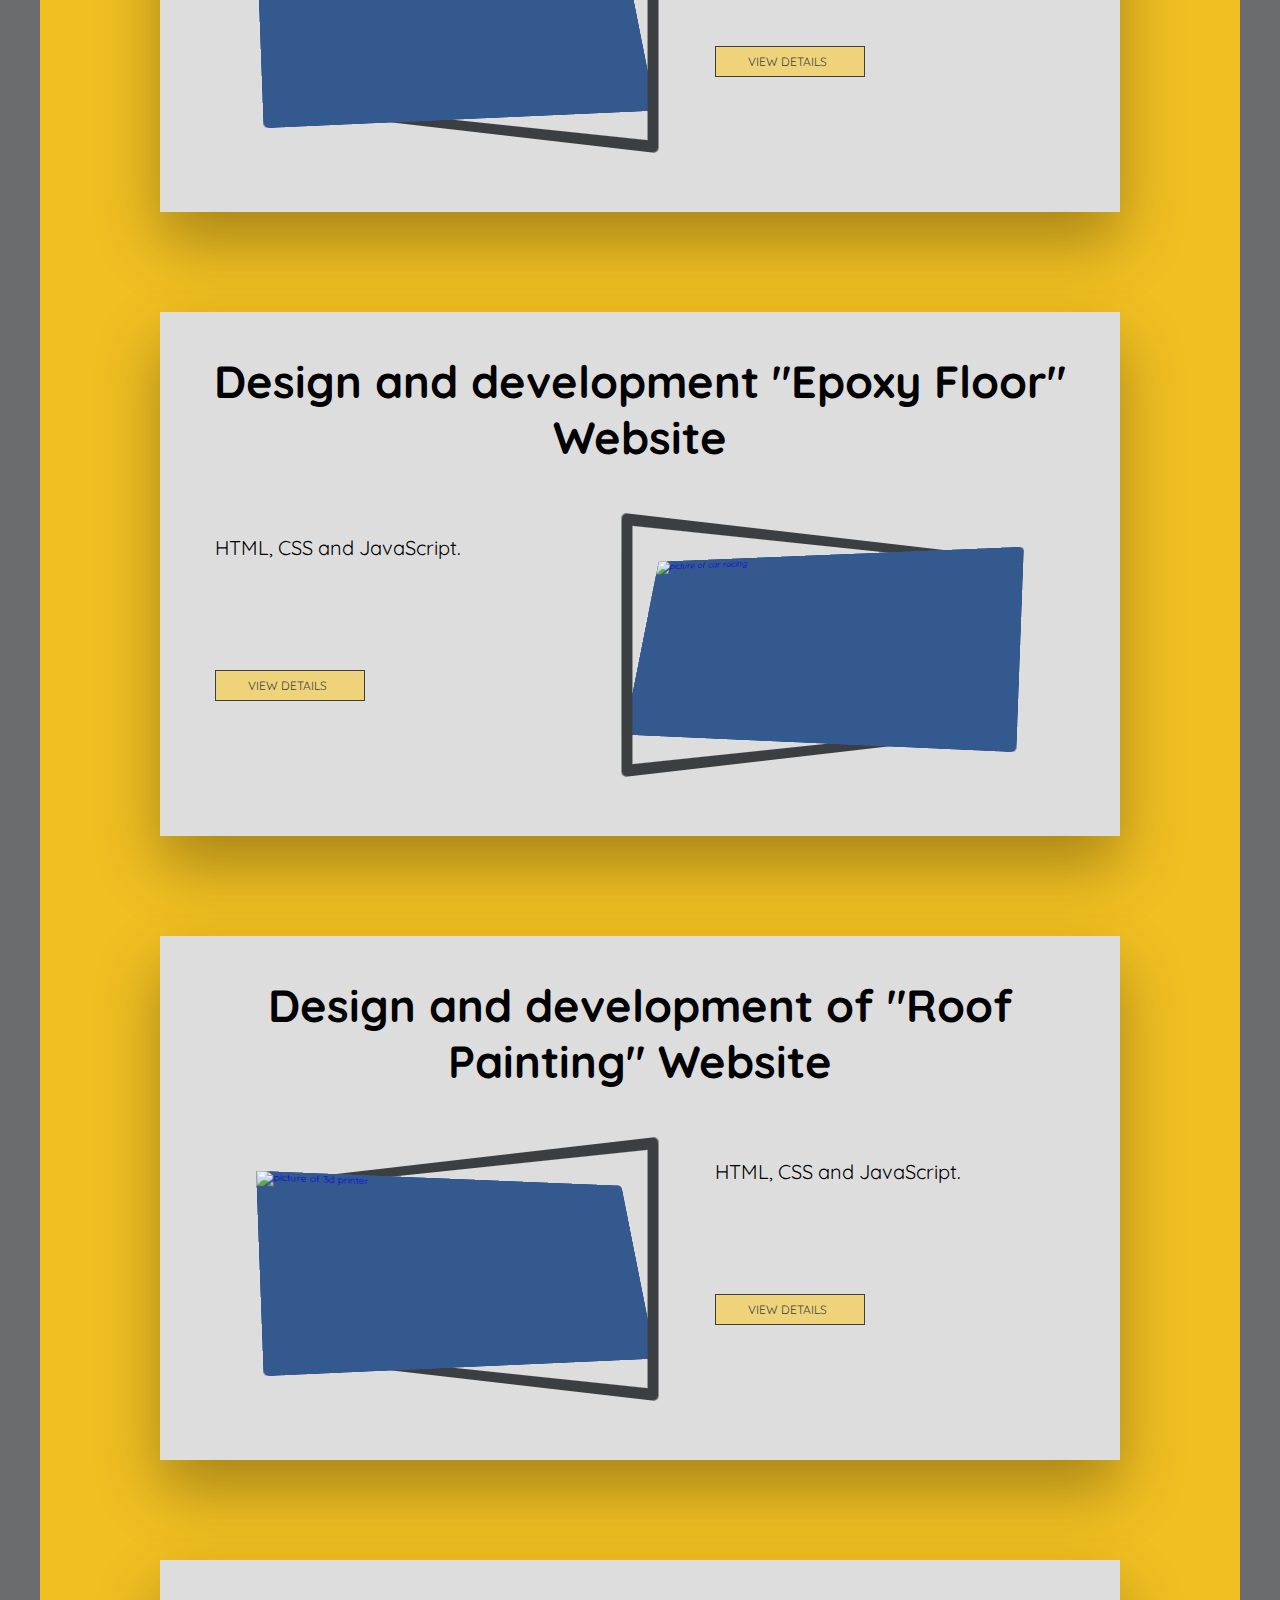
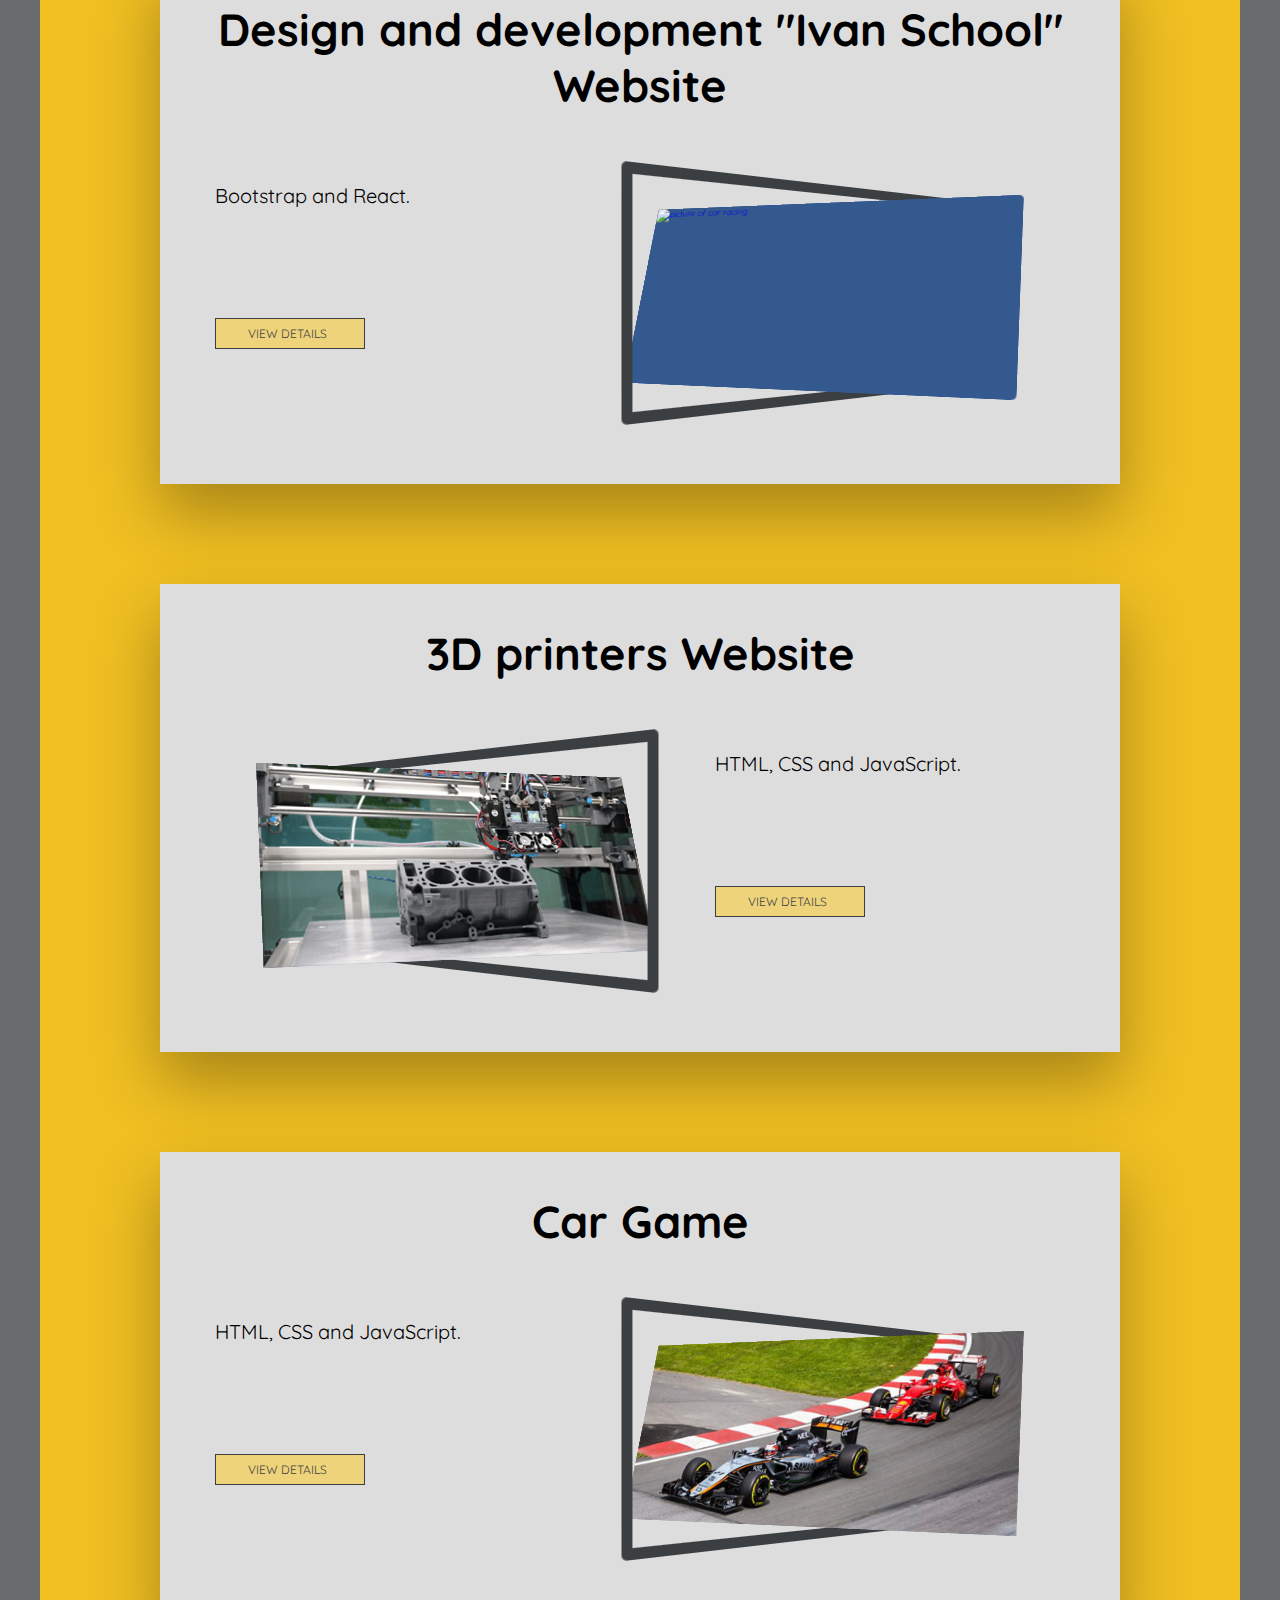
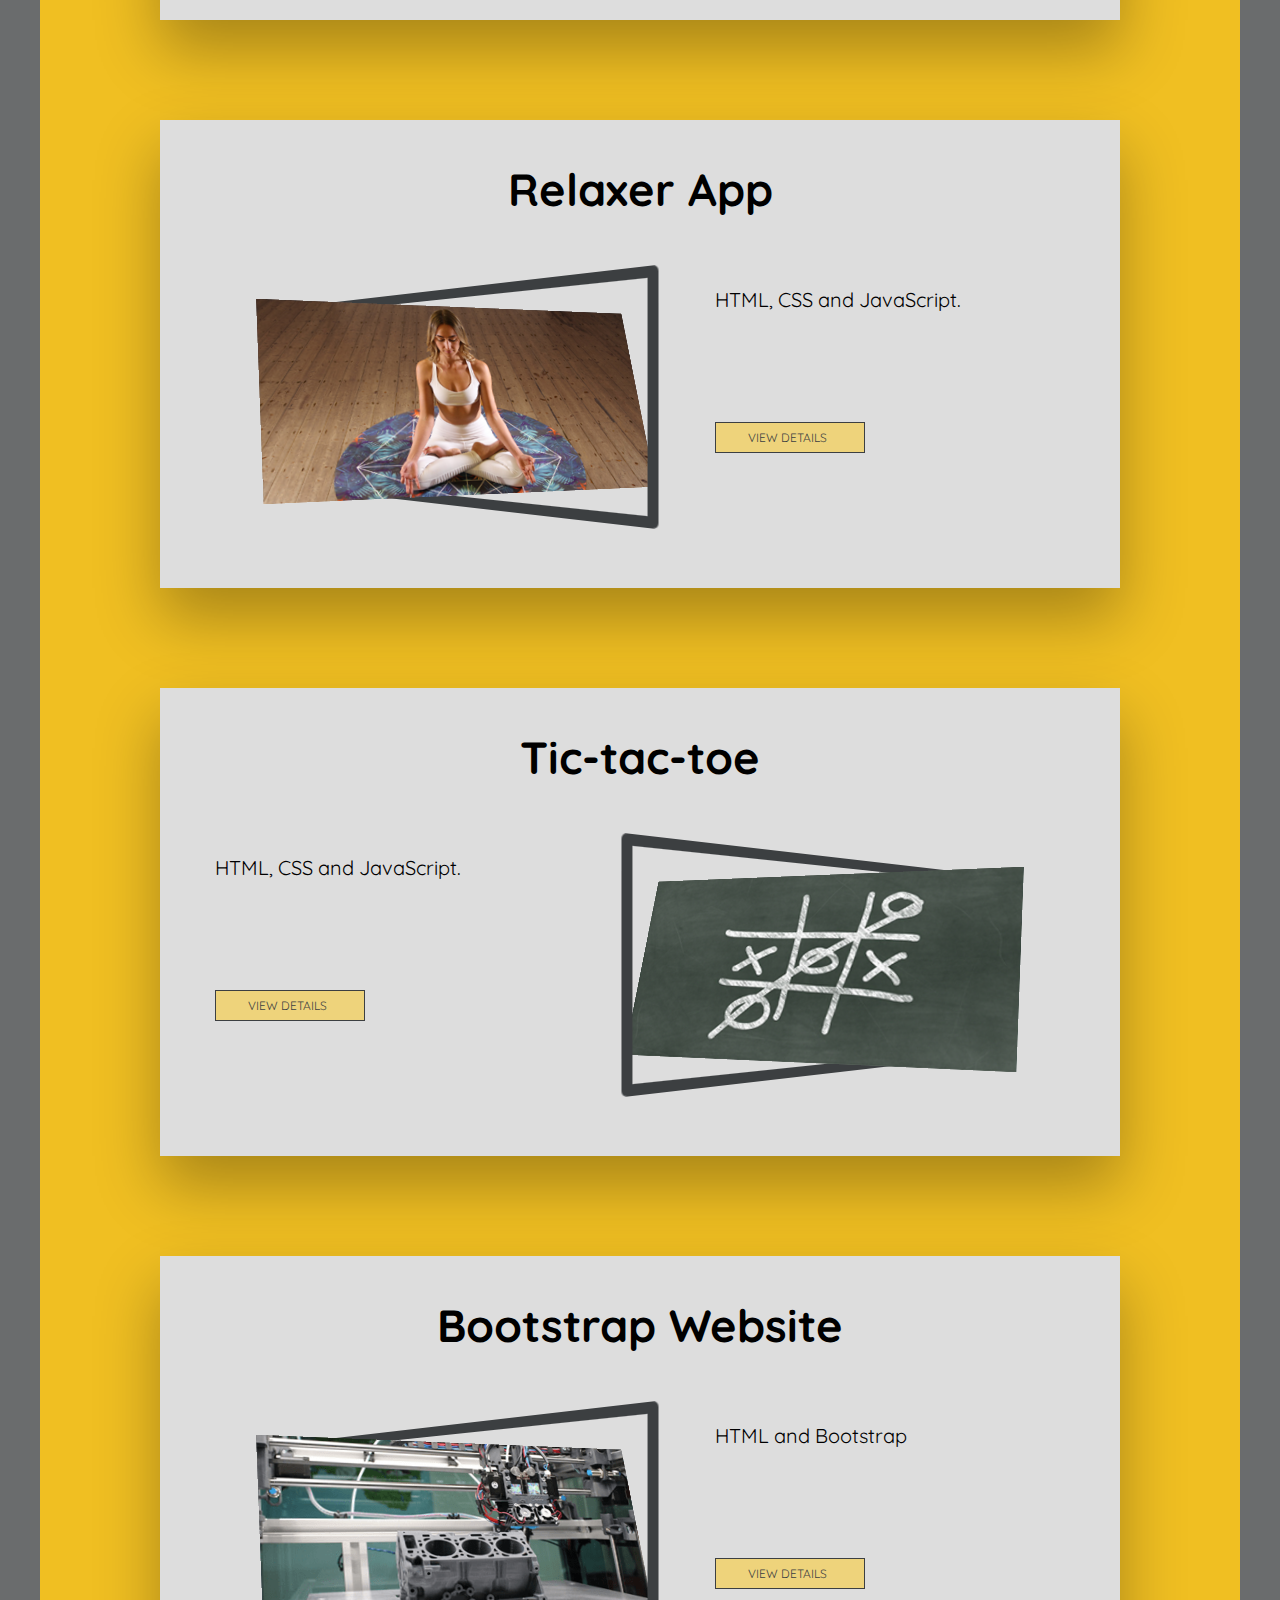
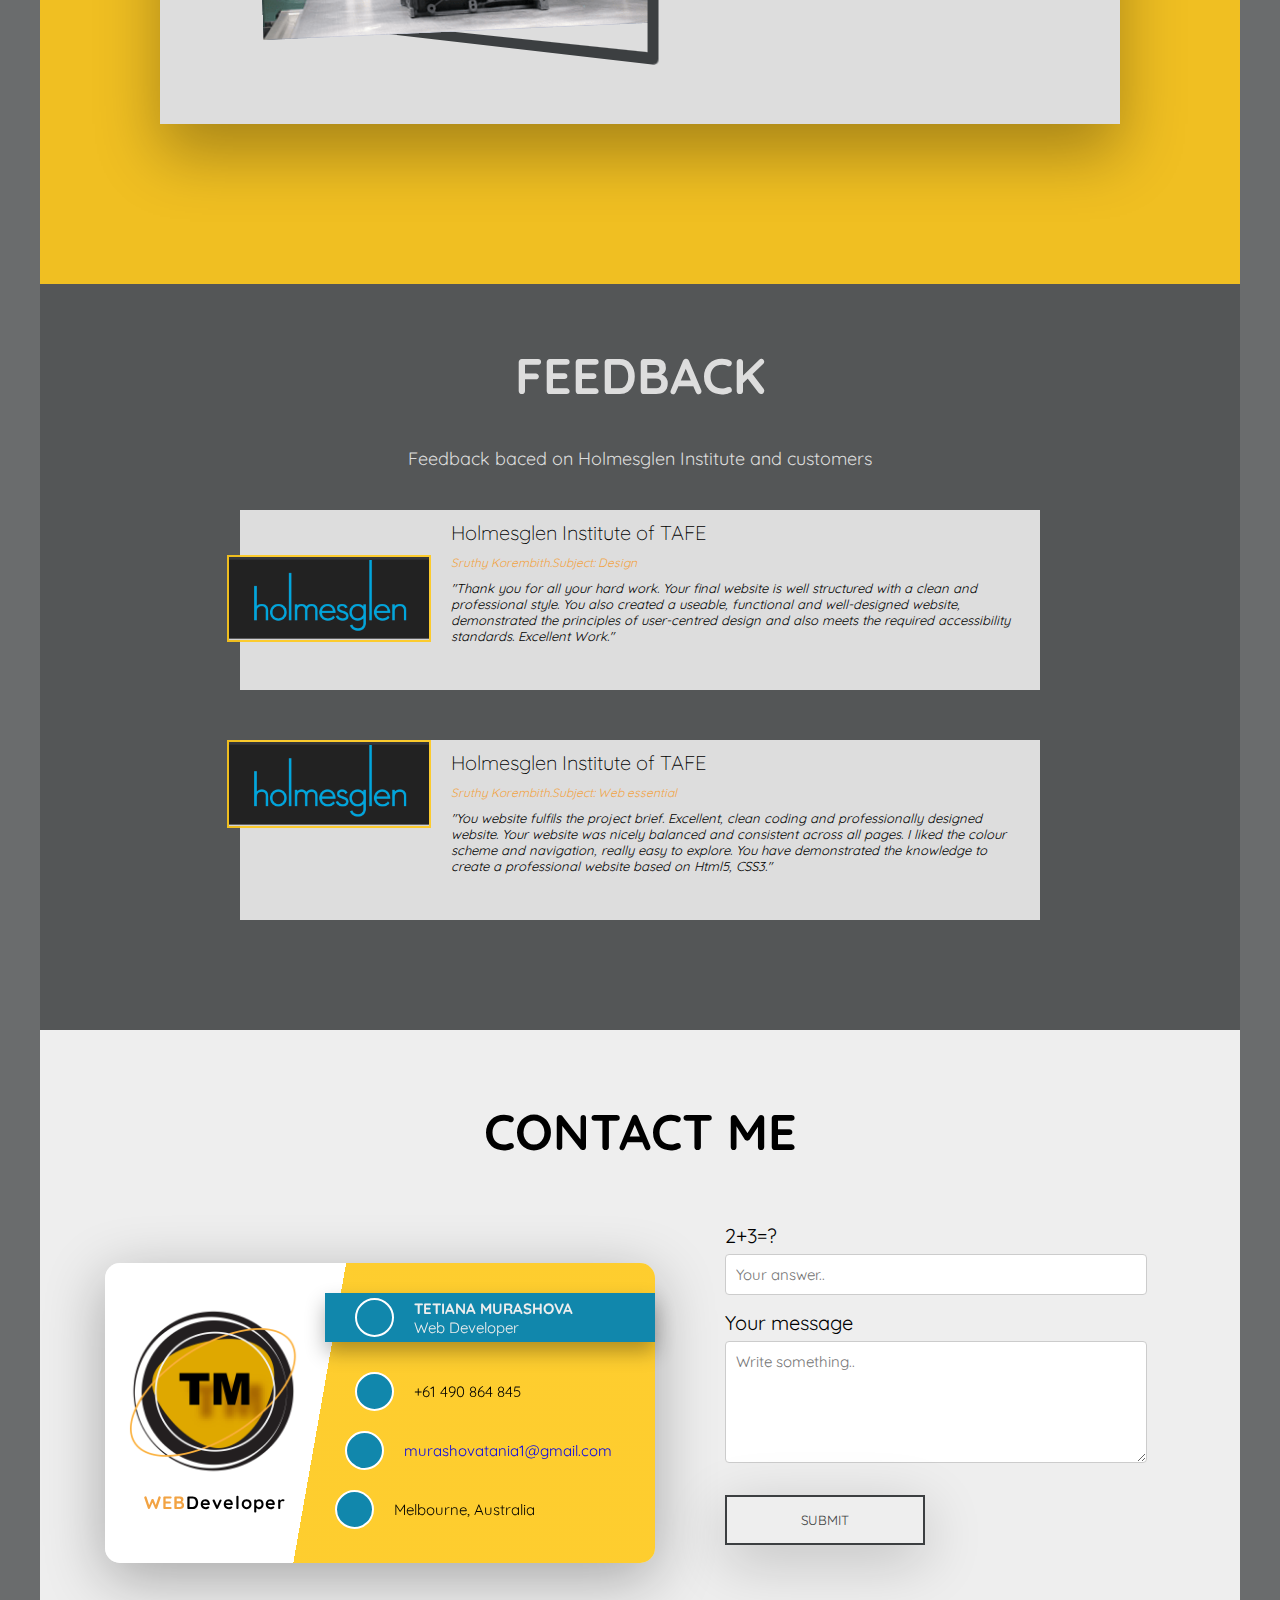
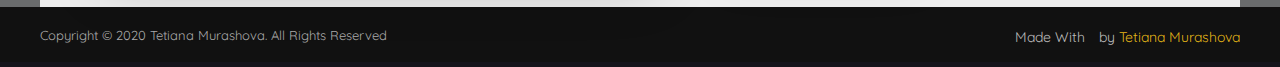
==== commit 5237d85e: "horse project added" ====
--- a/index.html
+++ b/index.html
@@ -271,6 +271,39 @@
     <!--portfolio-->
     <main id="portfolio" class="portfolio--section__wrapper">
         <h2 class="portfolio--section__title">SOME OF MY PROJECTS</h2>
+
+
+        <!--        second project epoxy floor-->
+        <div class="portfolio--content__wrapper">
+
+            <h3 class="portfolio--content__title">Design and development in WordPress</h3>
+            <div class="portfolio--card-and-text portfolio--card-and-text__right">
+                <a href="http://gallopinggroup.com/kfr" target="_blank">
+                    <div class="portfolio--card">
+                        <div class="portfolio--card__frame portfolio--card__frame-right">
+                            <div class="portfolio--card__content portfolio--card__content-right">
+                                <img src="resources/images/horse.jpg" alt="picture of car racing">
+                            </div>
+                        </div>
+                    </div>
+                </a>
+                <div>
+                    <p class="portfolio--text"> WordPress.<br><br><br>
+                    </p>
+
+                    <form style="display: inline" action="http://gallopinggroup.com/kfr" method="get" target="_blank">
+                        <button class="portfolio--view-detail-btn">
+                            VIEW DETAILS
+                            <i class="fas fa-angle-double-right btn-arrow"></i>
+                        </button>
+                    </form>
+                </div>
+            </div>
+
+        </div>
+        <!--   end of     second project-->
+
+
         <!--        first project ditec-->
         <div class="portfolio--content__wrapper">
             <h3 class="portfolio--content__title">Redesign and development of "IT company" Website</h3>
